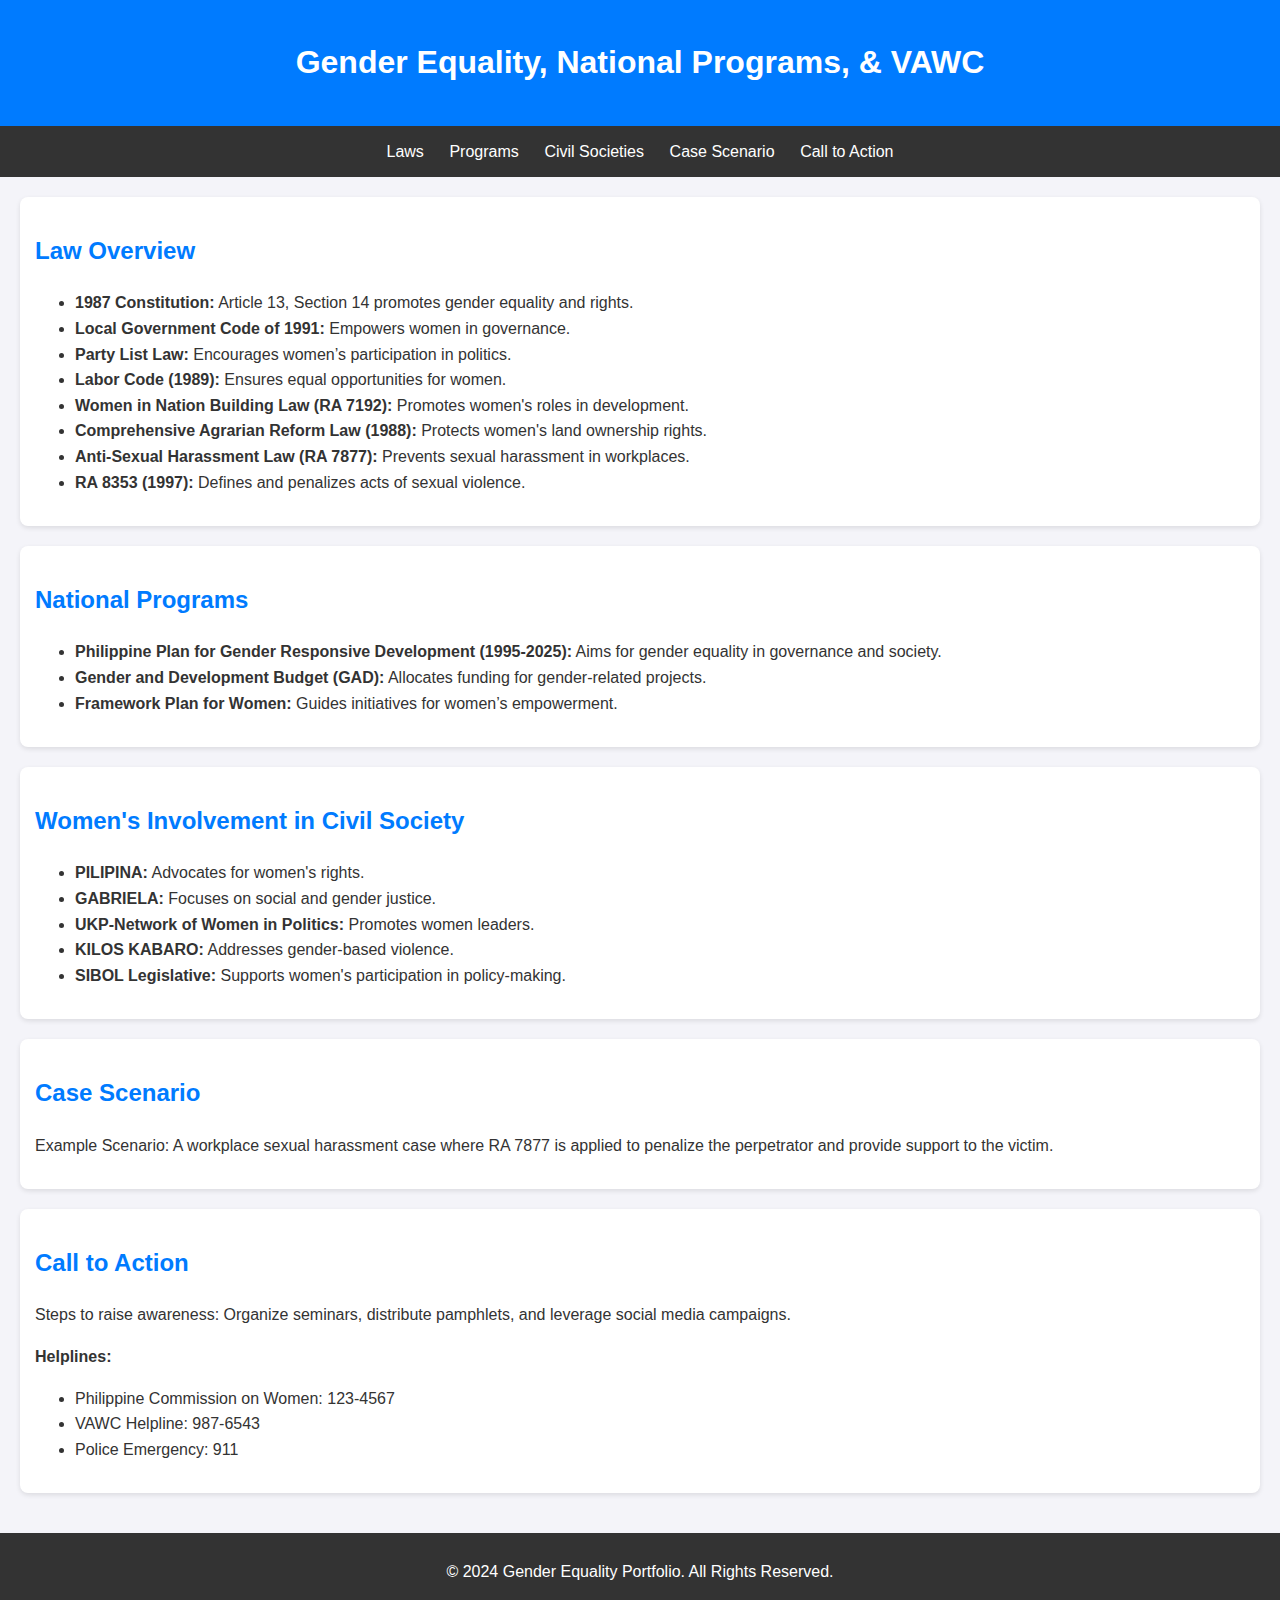
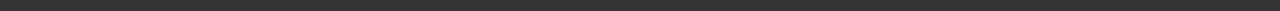
==== index.html @ be2653c0 "Add files via upload" ====
<!DOCTYPE html>
<html lang="en">
<head>
    <meta charset="UTF-8">
    <meta name="viewport" content="width=device-width, initial-scale=1.0">
    <title>Gender Equality & VAWC</title>
    <link rel="stylesheet" href="styles.css">
</head>
<body>
    <header>
        <h1>Gender Equality, National Programs, & VAWC</h1>
    </header>
    <nav>
        <ul>
            <li><a href="#laws">Laws</a></li>
            <li><a href="#programs">Programs</a></li>
            <li><a href="#civil-societies">Civil Societies</a></li>
            <li><a href="#case-scenario">Case Scenario</a></li>
            <li><a href="#call-to-action">Call to Action</a></li>
        </ul>
    </nav>
    <main>
        <section id="laws">
            <h2>Law Overview</h2>
            <ul>
                <li><strong>1987 Constitution:</strong> Article 13, Section 14 promotes gender equality and rights.</li>
                <li><strong>Local Government Code of 1991:</strong> Empowers women in governance.</li>
                <li><strong>Party List Law:</strong> Encourages women’s participation in politics.</li>
                <li><strong>Labor Code (1989):</strong> Ensures equal opportunities for women.</li>
                <li><strong>Women in Nation Building Law (RA 7192):</strong> Promotes women's roles in development.</li>
                <li><strong>Comprehensive Agrarian Reform Law (1988):</strong> Protects women's land ownership rights.</li>
                <li><strong>Anti-Sexual Harassment Law (RA 7877):</strong> Prevents sexual harassment in workplaces.</li>
                <li><strong>RA 8353 (1997):</strong> Defines and penalizes acts of sexual violence.</li>
            </ul>
        </section>

        <section id="programs">
            <h2>National Programs</h2>
            <ul>
                <li><strong>Philippine Plan for Gender Responsive Development (1995-2025):</strong> Aims for gender equality in governance and society.</li>
                <li><strong>Gender and Development Budget (GAD):</strong> Allocates funding for gender-related projects.</li>
                <li><strong>Framework Plan for Women:</strong> Guides initiatives for women’s empowerment.</li>
            </ul>
        </section>

        <section id="civil-societies">
            <h2>Women's Involvement in Civil Society</h2>
            <ul>
                <li><strong>PILIPINA:</strong> Advocates for women's rights.</li>
                <li><strong>GABRIELA:</strong> Focuses on social and gender justice.</li>
                <li><strong>UKP-Network of Women in Politics:</strong> Promotes women leaders.</li>
                <li><strong>KILOS KABARO:</strong> Addresses gender-based violence.</li>
                <li><strong>SIBOL Legislative:</strong> Supports women's participation in policy-making.</li>
            </ul>
        </section>

        <section id="case-scenario">
            <h2>Case Scenario</h2>
            <p>Example Scenario: A workplace sexual harassment case where RA 7877 is applied to penalize the perpetrator and provide support to the victim.</p>
        </section>

        <section id="call-to-action">
            <h2>Call to Action</h2>
            <p>Steps to raise awareness: Organize seminars, distribute pamphlets, and leverage social media campaigns.</p>
            <p><strong>Helplines:</strong></p>
            <ul>
                <li>Philippine Commission on Women: 123-4567</li>
                <li>VAWC Helpline: 987-6543</li>
                <li>Police Emergency: 911</li>
            </ul>
        </section>
    </main>
    <footer>
        <p>&copy; 2024 Gender Equality Portfolio. All Rights Reserved.</p>
    </footer>
</body>
</html>
---- styles.css ----
body {
    font-family: Arial, sans-serif;
    margin: 0;
    padding: 0;
    background-color: #f4f4f9;
    color: #333;
    line-height: 1.6;
}

header {
    background: #007BFF;
    color: white;
    text-align: center;
    padding: 1em 0;
}

nav ul {
    list-style: none;
    padding: 0;
    margin: 0;
    background: #333;
    overflow: hidden;
    display: flex;
    justify-content: center;
}

nav ul li {
    margin: 0;
}

nav ul li a {
    text-decoration: none;
    color: white;
    padding: 0.8em;
    display: block;
}

nav ul li a:hover {
    background: #575757;
}

main {
    padding: 20px;
}

main section {
    margin-bottom: 20px;
    background: white;
    padding: 15px;
    border-radius: 8px;
    box-shadow: 0 2px 5px rgba(0, 0, 0, 0.1);
}

main section h2 {
    color: #007BFF;
}

footer {
    text-align: center;
    padding: 10px;
    background: #333;
    color: white;
    position: relative;
}
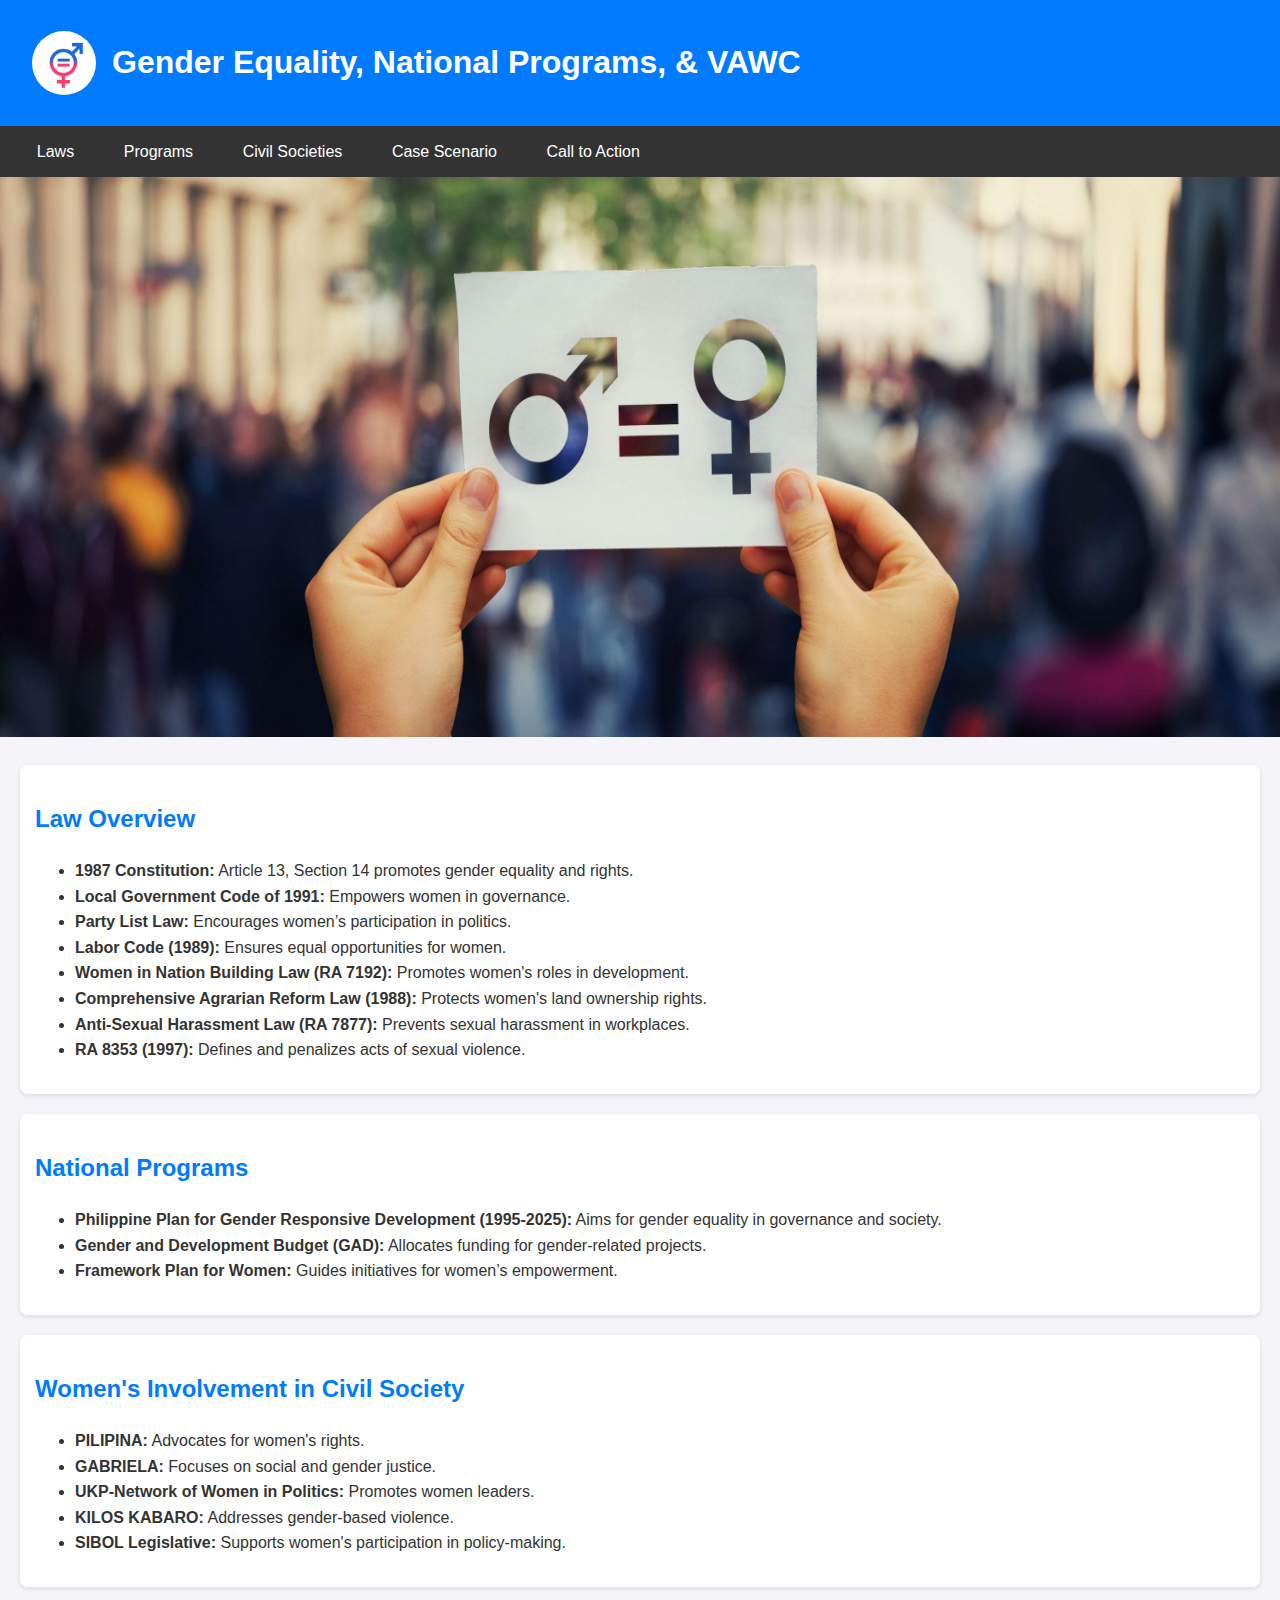
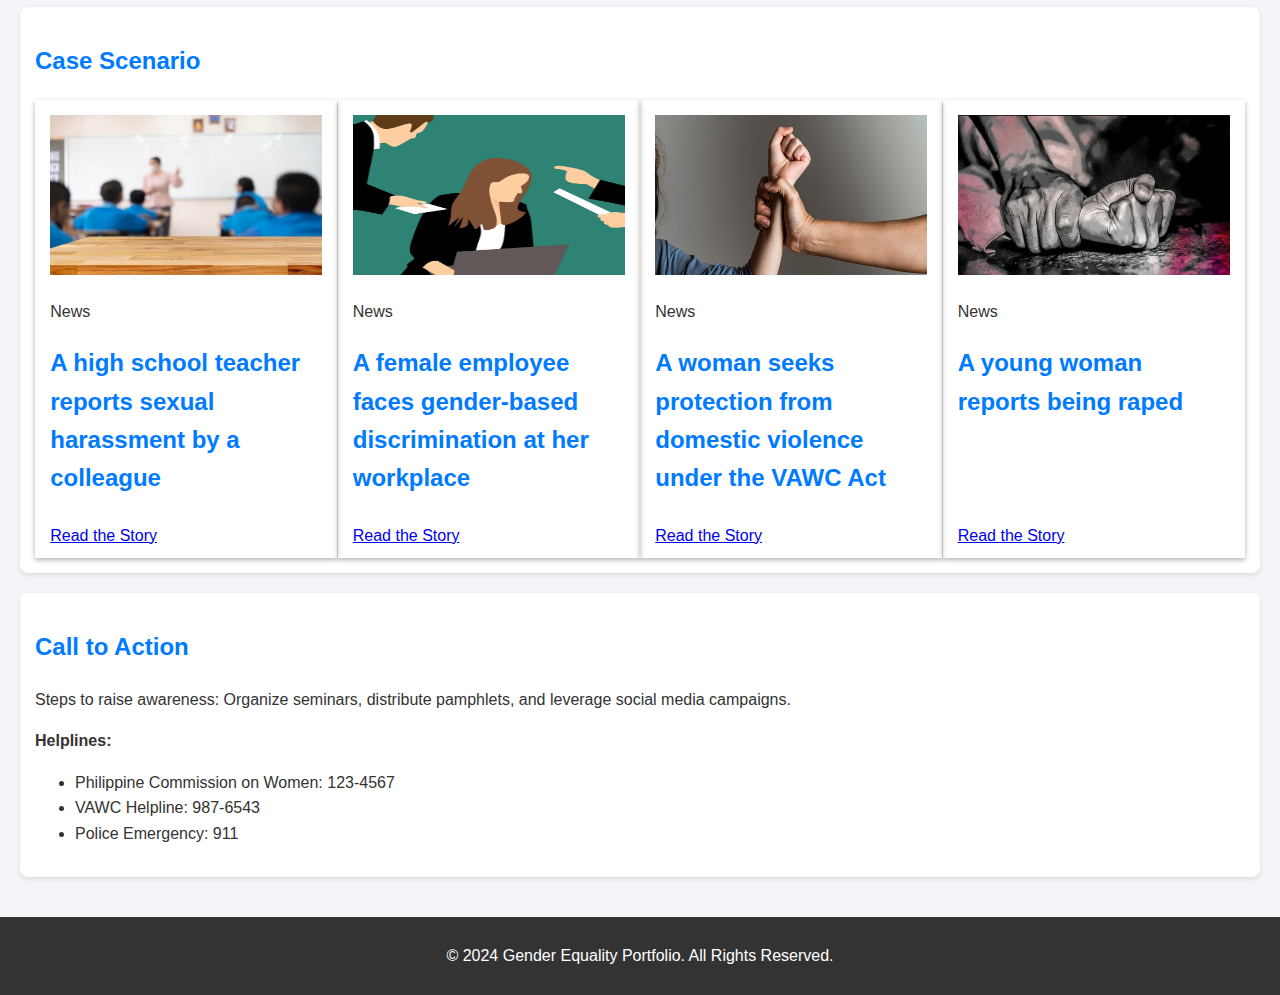
==== commit a0f55da4: "Add files via upload" ====
--- a/index.html
+++ b/index.html
@@ -4,11 +4,12 @@
     <meta charset="UTF-8">
     <meta name="viewport" content="width=device-width, initial-scale=1.0">
     <title>Gender Equality & VAWC</title>
-    <link rel="stylesheet" href="styles.css">
+    <link rel="stylesheet" href="assets/css/styles.css">
 </head>
 <body>
     <header>
-        <h1>Gender Equality, National Programs, & VAWC</h1>
+        <img class="headerLogo" src="assets/img/360_F_151051865_KNFqSWnLIKBwwTiEg2nc2DbIskFHGrDR.jpg" alt="">
+        <h1 style="margin-left: 1rem;">Gender Equality, National Programs, & VAWC</h1>
     </header>
     <nav>
         <ul>
@@ -19,6 +20,9 @@
             <li><a href="#call-to-action">Call to Action</a></li>
         </ul>
     </nav>
+
+    <img style="width: 100%; height: 35rem;" src="assets/img/2-1.jpg" alt="">
+
     <main>
         <section id="laws">
             <h2>Law Overview</h2>
@@ -56,7 +60,36 @@
 
         <section id="case-scenario">
             <h2>Case Scenario</h2>
-            <p>Example Scenario: A workplace sexual harassment case where RA 7877 is applied to penalize the perpetrator and provide support to the victim.</p>
+            <div class="case-scenarioCon">
+                <div class="newsContainer">
+                    <img src="assets/img/blurry-instructor-teaching-school-female-teacher-standing-classroom-teaches-students-who-are-studying-listening_43780-7454.avif" alt="">
+                    <p>News</p>
+                    <h2 onclick="window.location.href='assets/pages/caseScene.html'">A high school teacher reports sexual harassment by a colleague</h2>
+                    <br>
+                    <a href="assets/pages/caseScene.html">Read the Story</a>
+                </div>
+                <div class="newsContainer">
+                    <img src="assets/img/discrimination.webp" alt="">
+                    <p>News</p>
+                    <h2 onclick="window.location.href='assets/pages/caseScene2.html'">A female employee faces gender-based discrimination at her workplace</h2>
+                    <br>
+                    <a href="assets/pages/caseScene2.html">Read the Story</a>
+                </div>
+                <div class="newsContainer">
+                    <img src="assets/img/Attorneys-AZ_Stages-Spousal-Abuse_Featured.jpg" alt="">
+                    <p>News</p>
+                    <h2 onclick="window.location.href='assets/pages/caseScene3.html'">A woman seeks protection from domestic violence under the VAWC Act</h2>
+                    <br>
+                    <a href="assets/pages/caseScene3.html">Read the Story</a>
+                </div>
+                <div class="newsContainer">
+                    <img src="assets/img/rape-235202608-16x9.webp" alt="">
+                    <p>News</p>
+                    <h2 onclick="window.location.href='assets/pages/caseScene4.html'">A young woman reports being raped</h2>
+                    <br>
+                    <a href="assets/pages/caseScene4.html">Read the Story</a>
+                </div>
+            </div>
         </section>
 
         <section id="call-to-action">
--- a/assets/css/styles.css
+++ b/assets/css/styles.css
@@ -0,0 +1,102 @@
+body {
+    font-family: Arial, sans-serif;
+    margin: 0;
+    padding: 0;
+    background-color: #f4f4f9;
+    color: #333;
+    line-height: 1.6;
+}
+
+html {
+    scroll-behavior: smooth;
+}
+
+header {
+    background: #007BFF;
+    color: white;
+    padding: 1em 0;
+    display: flex;
+    align-items: center;
+}
+
+.headerLogo {
+    border-radius: 50%;
+    height: 4rem;
+    margin-left: 2rem;
+}
+
+nav ul {
+    list-style: none;
+    padding: 0;
+    margin: 0;
+    background: #333;
+    overflow: hidden;
+    display: flex;
+}
+
+nav ul li {
+    margin: 0;
+    margin-left: 1.5rem;
+}
+
+nav ul li a {
+    text-decoration: none;
+    color: white;
+    padding: 0.8em;
+    display: block;
+}
+
+nav ul li a:hover {
+    background: #575757;
+}
+
+main {
+    padding: 20px;
+}
+
+main section {
+    margin-bottom: 20px;
+    background: white;
+    padding: 15px;
+    border-radius: 8px;
+    box-shadow: 0 2px 5px rgba(0, 0, 0, 0.1);
+}
+
+main section h2 {
+    color: #007BFF;
+}
+
+.newsContainer {
+    width: 17rem;
+    padding: 15px;
+    box-shadow: 0 2px 5px rgba(0, 0, 0, 0.3);
+    position: relative;
+}
+
+.newsContainer img {
+    width: 17rem;
+    height: 10rem;
+}
+
+.newsContainer a {
+    position: absolute;
+    bottom: 10px;
+}
+
+.case-scenarioCon {
+    display: flex; 
+    justify-content: space-around;
+}
+
+.newsContainer h2:hover {
+    cursor: pointer;
+    text-decoration: underline;
+}
+
+footer {
+    text-align: center;
+    padding: 10px;
+    background: #333;
+    color: white;
+    position: relative;
+}
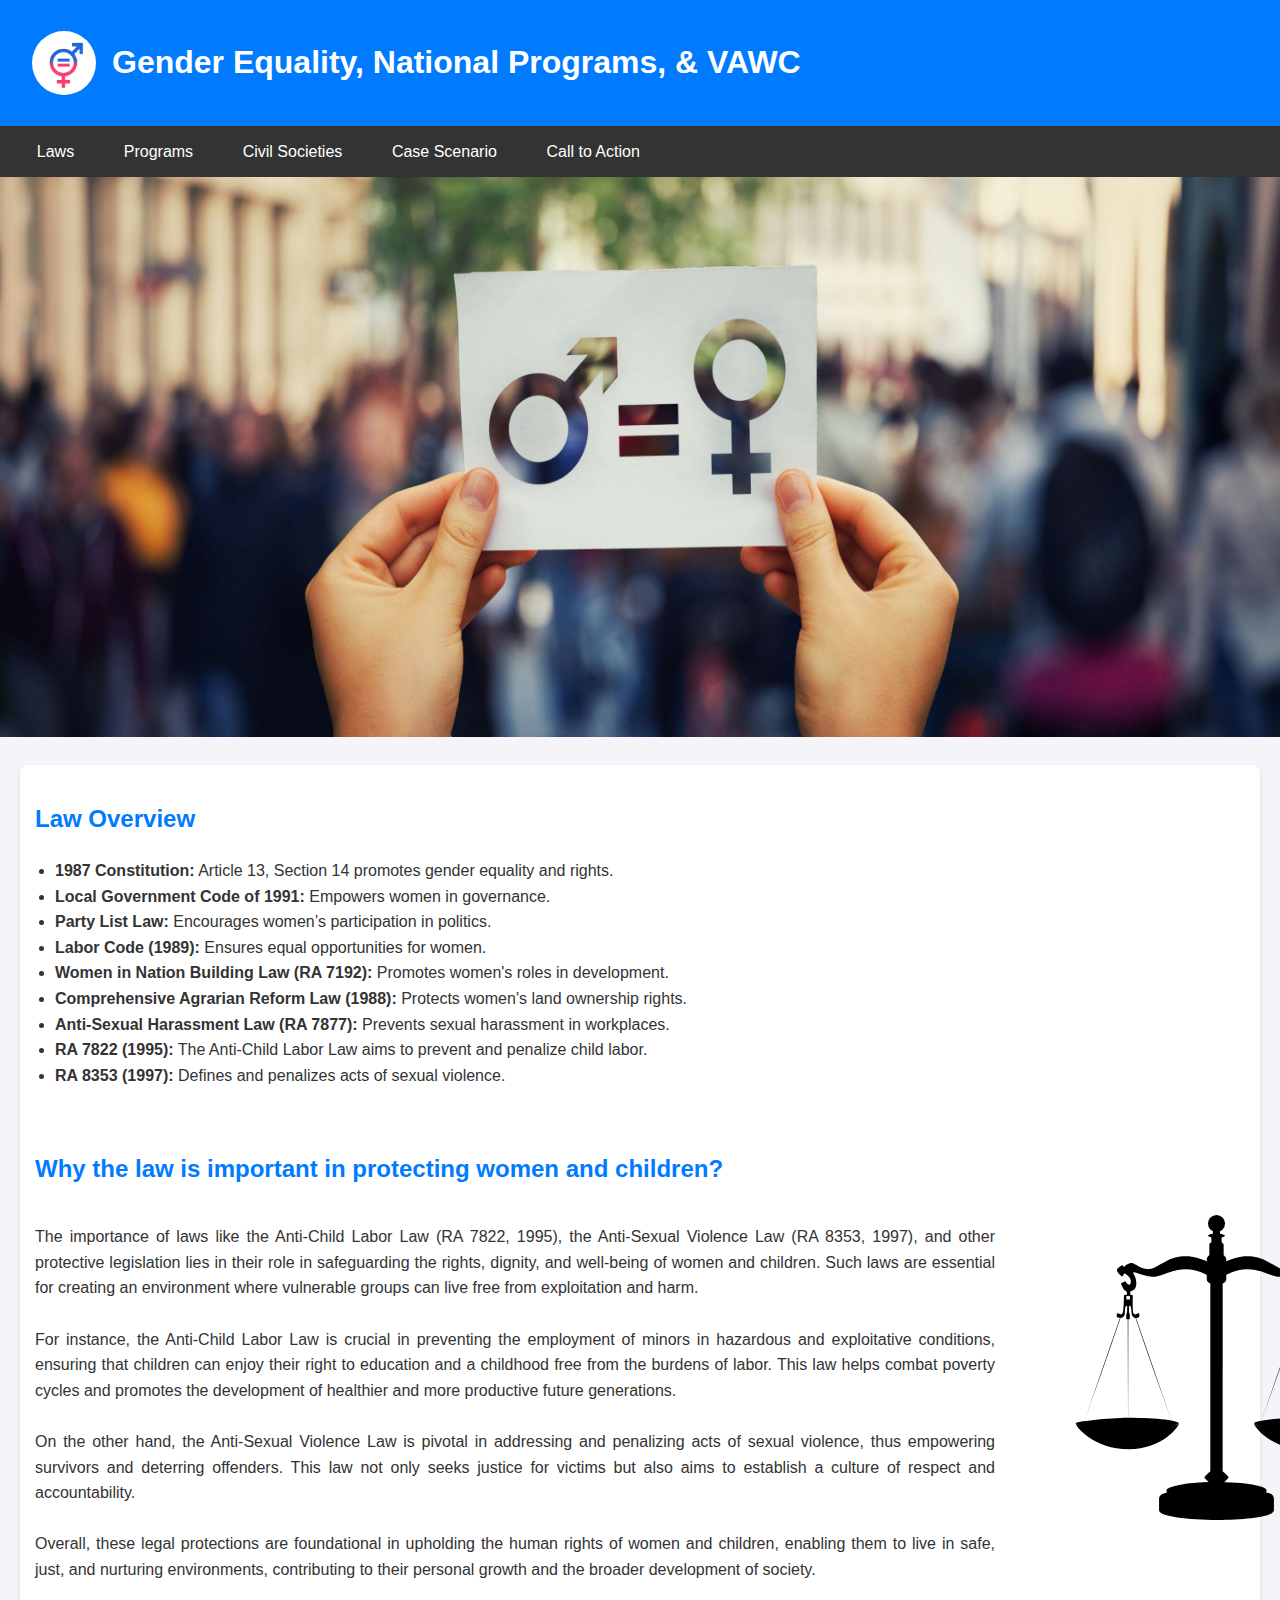
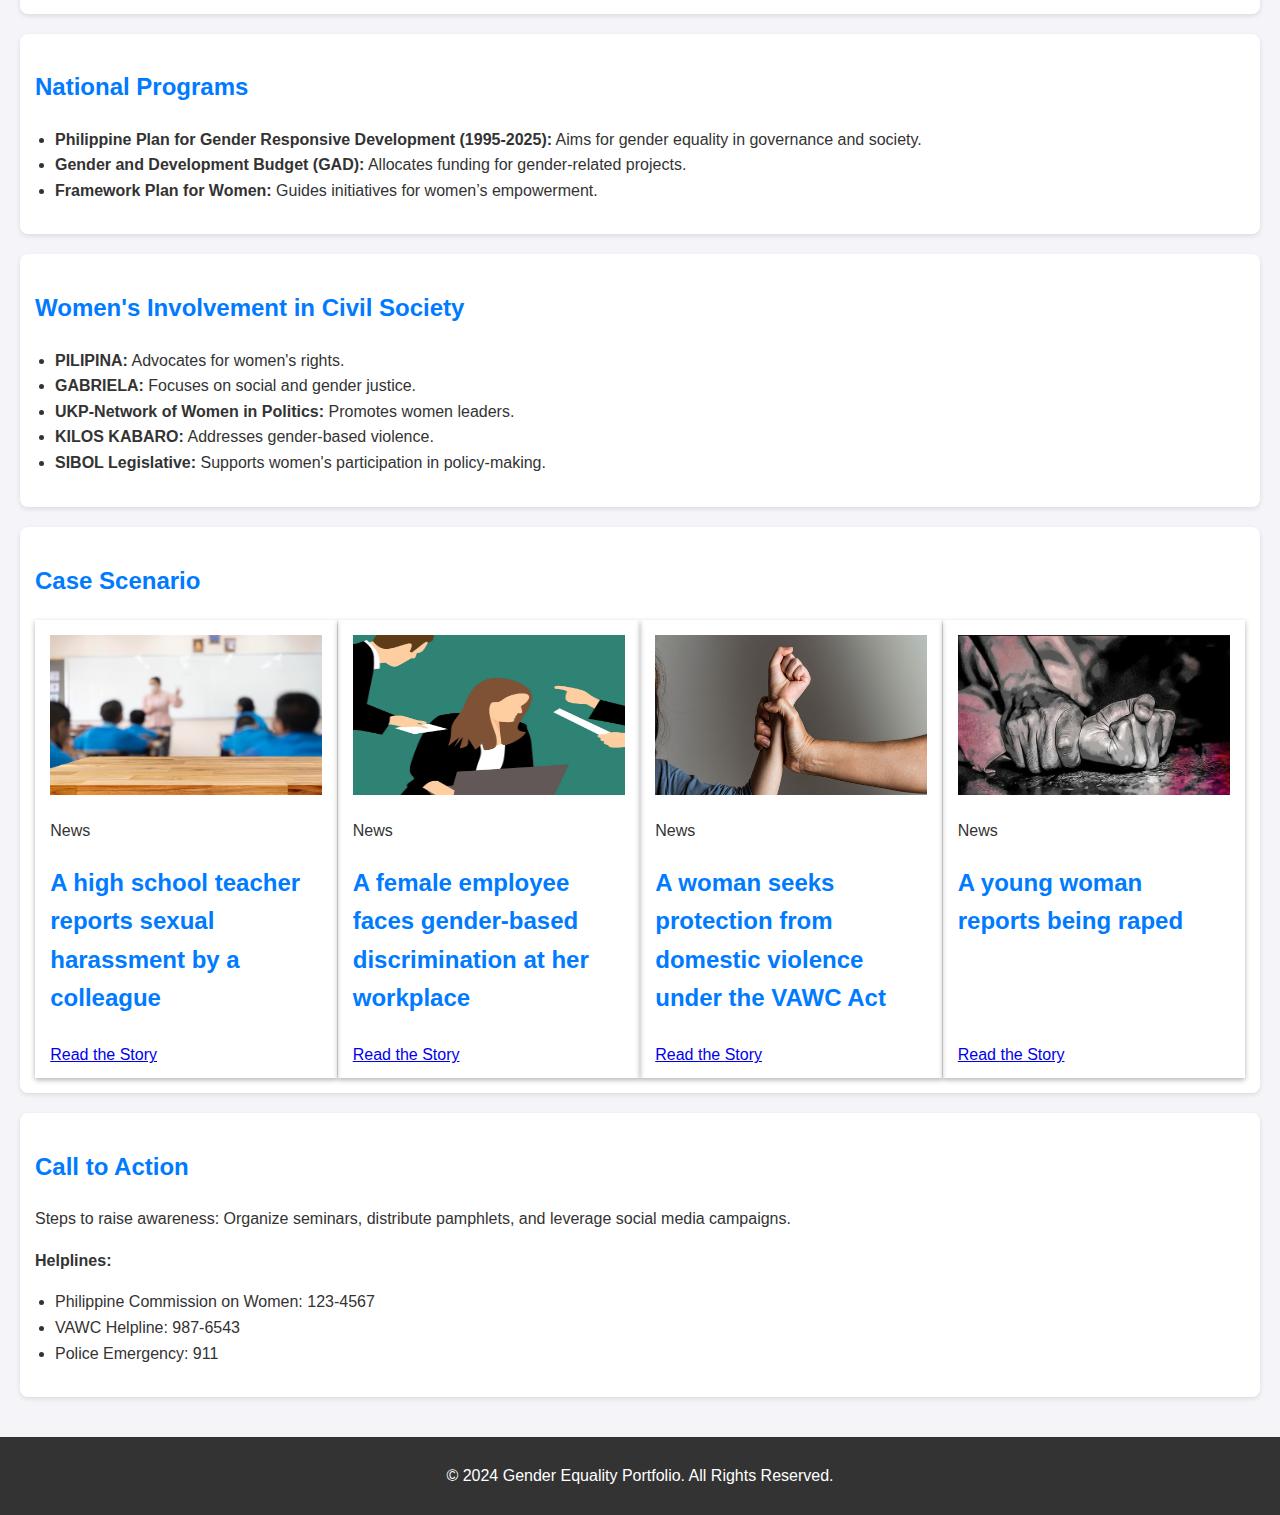
==== commit 682ea4a1: "almost done" ====
--- a/index.html
+++ b/index.html
@@ -1,110 +1,325 @@
 <!DOCTYPE html>
 <html lang="en">
-<head>
-    <meta charset="UTF-8">
-    <meta name="viewport" content="width=device-width, initial-scale=1.0">
-    <title>Gender Equality & VAWC</title>
-    <link rel="stylesheet" href="assets/css/styles.css">
-</head>
-<body>
-    <header>
-        <img class="headerLogo" src="assets/img/360_F_151051865_KNFqSWnLIKBwwTiEg2nc2DbIskFHGrDR.jpg" alt="">
-        <h1 style="margin-left: 1rem;">Gender Equality, National Programs, & VAWC</h1>
-    </header>
-    <nav>
-        <ul>
-            <li><a href="#laws">Laws</a></li>
-            <li><a href="#programs">Programs</a></li>
-            <li><a href="#civil-societies">Civil Societies</a></li>
-            <li><a href="#case-scenario">Case Scenario</a></li>
-            <li><a href="#call-to-action">Call to Action</a></li>
-        </ul>
-    </nav>
-
-    <img style="width: 100%; height: 35rem;" src="assets/img/2-1.jpg" alt="">
-
-    <main>
-        <section id="laws">
-            <h2>Law Overview</h2>
+    <head>
+        <meta charset="UTF-8">
+        <meta name="viewport" content="width=device-width, initial-scale=1.0">
+        <title>Gender Equality & VAWC</title>
+        <link rel="stylesheet" href="assets/css/styles.css">
+    </head>
+    <body>
+        <header>
+            <img class="headerLogo" src="assets/img/360_F_151051865_KNFqSWnLIKBwwTiEg2nc2DbIskFHGrDR.jpg" alt="">
+            <h1 style="margin-left: 1rem;">Gender Equality, National Programs, & VAWC</h1>
+        </header>
+        <nav>
             <ul>
-                <li><strong>1987 Constitution:</strong> Article 13, Section 14 promotes gender equality and rights.</li>
-                <li><strong>Local Government Code of 1991:</strong> Empowers women in governance.</li>
-                <li><strong>Party List Law:</strong> Encourages women’s participation in politics.</li>
-                <li><strong>Labor Code (1989):</strong> Ensures equal opportunities for women.</li>
-                <li><strong>Women in Nation Building Law (RA 7192):</strong> Promotes women's roles in development.</li>
-                <li><strong>Comprehensive Agrarian Reform Law (1988):</strong> Protects women's land ownership rights.</li>
-                <li><strong>Anti-Sexual Harassment Law (RA 7877):</strong> Prevents sexual harassment in workplaces.</li>
-                <li><strong>RA 8353 (1997):</strong> Defines and penalizes acts of sexual violence.</li>
+                <li><a href="#laws">Laws</a></li>
+                <li><a href="#programs">Programs</a></li>
+                <li><a href="#civil-societies">Civil Societies</a></li>
+                <li><a href="#case-scenario">Case Scenario</a></li>
+                <li><a href="#call-to-action">Call to Action</a></li>
             </ul>
-        </section>
-
-        <section id="programs">
-            <h2>National Programs</h2>
-            <ul>
-                <li><strong>Philippine Plan for Gender Responsive Development (1995-2025):</strong> Aims for gender equality in governance and society.</li>
-                <li><strong>Gender and Development Budget (GAD):</strong> Allocates funding for gender-related projects.</li>
-                <li><strong>Framework Plan for Women:</strong> Guides initiatives for women’s empowerment.</li>
-            </ul>
-        </section>
-
-        <section id="civil-societies">
-            <h2>Women's Involvement in Civil Society</h2>
-            <ul>
-                <li><strong>PILIPINA:</strong> Advocates for women's rights.</li>
-                <li><strong>GABRIELA:</strong> Focuses on social and gender justice.</li>
-                <li><strong>UKP-Network of Women in Politics:</strong> Promotes women leaders.</li>
-                <li><strong>KILOS KABARO:</strong> Addresses gender-based violence.</li>
-                <li><strong>SIBOL Legislative:</strong> Supports women's participation in policy-making.</li>
-            </ul>
-        </section>
-
-        <section id="case-scenario">
-            <h2>Case Scenario</h2>
-            <div class="case-scenarioCon">
-                <div class="newsContainer">
-                    <img src="assets/img/blurry-instructor-teaching-school-female-teacher-standing-classroom-teaches-students-who-are-studying-listening_43780-7454.avif" alt="">
-                    <p>News</p>
-                    <h2 onclick="window.location.href='assets/pages/caseScene.html'">A high school teacher reports sexual harassment by a colleague</h2>
-                    <br>
-                    <a href="assets/pages/caseScene.html">Read the Story</a>
-                </div>
-                <div class="newsContainer">
-                    <img src="assets/img/discrimination.webp" alt="">
-                    <p>News</p>
-                    <h2 onclick="window.location.href='assets/pages/caseScene2.html'">A female employee faces gender-based discrimination at her workplace</h2>
-                    <br>
-                    <a href="assets/pages/caseScene2.html">Read the Story</a>
-                </div>
-                <div class="newsContainer">
-                    <img src="assets/img/Attorneys-AZ_Stages-Spousal-Abuse_Featured.jpg" alt="">
-                    <p>News</p>
-                    <h2 onclick="window.location.href='assets/pages/caseScene3.html'">A woman seeks protection from domestic violence under the VAWC Act</h2>
-                    <br>
-                    <a href="assets/pages/caseScene3.html">Read the Story</a>
-                </div>
-                <div class="newsContainer">
-                    <img src="assets/img/rape-235202608-16x9.webp" alt="">
-                    <p>News</p>
-                    <h2 onclick="window.location.href='assets/pages/caseScene4.html'">A young woman reports being raped</h2>
-                    <br>
-                    <a href="assets/pages/caseScene4.html">Read the Story</a>
-                </div>
-            </div>
-        </section>
-
-        <section id="call-to-action">
-            <h2>Call to Action</h2>
-            <p>Steps to raise awareness: Organize seminars, distribute pamphlets, and leverage social media campaigns.</p>
-            <p><strong>Helplines:</strong></p>
-            <ul>
-                <li>Philippine Commission on Women: 123-4567</li>
-                <li>VAWC Helpline: 987-6543</li>
-                <li>Police Emergency: 911</li>
-            </ul>
-        </section>
-    </main>
-    <footer>
-        <p>&copy; 2024 Gender Equality Portfolio. All Rights Reserved.</p>
-    </footer>
-</body>
+        </nav>
+
+        <img style="width: 100%; height: 35rem;" src="assets/img/2-1.jpg" alt="">
+
+        <main>
+            <section id="laws">
+                <h2>Law Overview</h2>
+                <ul>
+                    <li id="showModalBtn" class="law-item"><strong>1987 Constitution:</strong> Article 13, Section 14 promotes gender equality and rights.</li>
+                    <li id="showModalBtn2" class="law-item"><strong>Local Government Code of 1991:</strong> Empowers women in governance.</li>
+                    <li id="showModalBtn3" class="law-item"><strong>Party List Law:</strong> Encourages women’s participation in politics.</li>
+                    <li id="showModalBtn4" class="law-item"><strong>Labor Code (1989):</strong> Ensures equal opportunities for women.</li>
+                    <li id="showModalBtn5" class="law-item"><strong>Women in Nation Building Law (RA 7192):</strong> Promotes women's roles in development.</li>
+                    <li id="showModalBtn6" class="law-item"><strong>Comprehensive Agrarian Reform Law (1988):</strong> Protects women's land ownership rights.</li>
+                    <li id="showModalBtn7" class="law-item"><strong>Anti-Sexual Harassment Law (RA 7877):</strong> Prevents sexual harassment in workplaces.</li>
+                    <li id="showModalBtn8" class="law-item"><strong>RA 7822 (1995):</strong> The Anti-Child Labor Law aims to prevent and penalize child labor.</li>
+                    <li id="showModalBtn9" class="law-item"><strong>RA 8353 (1997):</strong> Defines and penalizes acts of sexual violence.</li>
+                </ul>
+                <br>
+                <h2>Why the law is important in protecting women and children?</h2>
+                <div style="display: flex; gap: 4rem;">
+                    <div>
+                        <p>
+                            The importance of laws like the Anti-Child Labor Law (RA 7822, 1995), the Anti-Sexual Violence Law (RA 8353, 1997), and other protective legislation lies in their role in safeguarding the rights, dignity, and well-being of women and children. Such laws are essential for creating an environment where vulnerable groups can live free from exploitation and harm.
+                            <br><br>
+                            For instance, the Anti-Child Labor Law is crucial in preventing the employment of minors in hazardous and exploitative conditions, ensuring that children can enjoy their right to education and a childhood free from the burdens of labor. This law helps combat poverty cycles and promotes the development of healthier and more productive future generations.
+                            <br><br>
+                            On the other hand, the Anti-Sexual Violence Law is pivotal in addressing and penalizing acts of sexual violence, thus empowering survivors and deterring offenders. This law not only seeks justice for victims but also aims to establish a culture of respect and accountability.
+                            <br><br>
+                            Overall, these legal protections are foundational in upholding the human rights of women and children, enabling them to live in safe, just, and nurturing environments, contributing to their personal growth and the broader development of society.
+                        </p>
+                    </div>
+                    <img style="height: 20rem;" src="assets/img/Justice_scale_silhouette,_medium.svg" alt="">
+                </div>
+            </section>
+            <div id="modal8" class="modal">
+                <div class="modal-content">
+                    <span id="closeBtn8" class="close-btn">&times;</span>
+                    <h2>RA 7822 (1995): Anti-Child Labor Law</h2>
+                    <p>The Anti-Child Labor Law (RA 7822) is a piece of legislation aimed at eliminating child labor and ensuring the rights of children are protected. Below are the main aspects of this law:</p>
+            
+                    <h3>Objective:</h3>
+                    <p>The law's objective is to prevent child labor by imposing penalties on those who engage in or support the employment of minors in conditions that are hazardous or detrimental to their health and development.</p>
+            
+                    <h3>Key Provisions:</h3>
+                    <ul>
+                        <li><strong>Definition of Child Labor:</strong> The law defines child labor as work that is harmful to the health, safety, morals, and overall development of children.</li>
+                        <li><strong>Prohibition:</strong> Prohibits the employment of children under 15 years of age in any capacity, with certain exceptions for family work and light work not interfering with schooling.</li>
+                        <li><strong>Penalties:</strong> Penalties are imposed on employers who violate these provisions, including fines and imprisonment.</li>
+                    </ul>
+            
+                    <h3>Summary:</h3>
+                    <p>RA 7822 (1995) is essential for protecting children from exploitative labor practices, ensuring they can grow up in a safe and nurturing environment and receive proper education.</p>
+                </div>
+            </div>
+            <div id="modal9" class="modal">
+                <div class="modal-content">
+                    <span id="closeBtn9" class="close-btn">&times;</span>
+                    <h2>RA 8353 (1997): Anti-Sexual Violence Law</h2>
+                    <p>RA 8353 (1997), known as the Anti-Sexual Violence Law, aims to define and penalize various acts of sexual violence to protect victims and promote justice. Below are the details:</p>
+            
+                    <h3>Objective:</h3>
+                    <p>The main objective of RA 8353 is to provide a legal framework for the protection of victims of sexual violence and to ensure that perpetrators are held accountable for their actions.</p>
+            
+                    <h3>Key Provisions:</h3>
+                    <ul>
+                        <li><strong>Definition of Sexual Violence:</strong> The law specifies what constitutes sexual violence, including acts of rape, sexual assault, and other forms of sexual coercion.</li>
+                        <li><strong>Penalties:</strong> Specifies penalties for acts of sexual violence, including imprisonment and fines, with varying degrees based on the severity of the crime.</li>
+                        <li><strong>Victim Protection:</strong> Establishes measures for the protection of victims and support during the judicial process.</li>
+                    </ul>
+            
+                    <h3>Summary:</h3>
+                    <p>RA 8353 is vital for combating sexual violence, protecting the rights of victims, and ensuring that offenders face appropriate consequences for their actions.</p>
+                </div>
+            </div>
+            <div id="modal6" class="modal">
+                <div class="modal-content">
+                    <span id="closeBtn6" class="close-btn">&times;</span>
+                    <h2>Comprehensive Agrarian Reform Law (1988)</h2>
+                    <p>The Comprehensive Agrarian Reform Law (CARL) is designed to provide equitable land distribution and promote the rights of land ownership, with special consideration for women in rural areas. Here's a summary of its objectives and key provisions:</p>
+            
+                    <h3>Objective:</h3>
+                    <p>The CARL aims to ensure that land ownership is distributed fairly, enabling women, especially those in agricultural communities, to have secure property rights and opportunities for economic empowerment.</p>
+            
+                    <h3>Key Provisions:</h3>
+                    <ul>
+                        <li><strong>Land Redistribution:</strong> The law focuses on the equitable distribution of agricultural lands to farmers, including women, ensuring that they have rights to land ownership and use.</li>
+                        <li><strong>Support for Women Farmers:</strong> Ensures that women farmers have access to land reform programs, promoting gender equality in agricultural development.</li>
+                        <li><strong>Legal Protection:</strong> Provides legal frameworks for women to defend their rights to land and related resources.</li>
+                    </ul>
+            
+                    <h3>Summary:</h3>
+                    <p>The CARL is instrumental in protecting women's land ownership rights, contributing to gender equality in rural areas and empowering women economically by securing their access to productive resources.</p>
+                </div>
+            </div>
+            <div id="modal7" class="modal">
+                <div class="modal-content">
+                    <span id="closeBtn7" class="close-btn">&times;</span>
+                    <h2>Anti-Sexual Harassment Law (RA 7877)</h2>
+                    <p>The Anti-Sexual Harassment Law (RA 7877) seeks to prevent and penalize acts of sexual harassment, particularly in workplaces and educational institutions. Here's an overview of its key points:</p>
+            
+                    <h3>Objective:</h3>
+                    <p>The primary goal of RA 7877 is to create a safe environment in workplaces and educational settings by prohibiting any form of sexual harassment, thus protecting women's rights and dignity.</p>
+            
+                    <h3>Key Provisions:</h3>
+                    <ul>
+                        <li><strong>Definition of Sexual Harassment:</strong> The law clearly defines what constitutes sexual harassment, including unwanted sexual advances, comments, and other inappropriate behaviors.</li>
+                        <li><strong>Scope and Coverage:</strong> Applies to all employers, employees, and educational institutions, ensuring that protection extends to both public and private sectors.</li>
+                        <li><strong>Reporting and Investigation:</strong> Establishes mechanisms for victims to report harassment and mandates the investigation by the appropriate authorities.</li>
+                    </ul>
+            
+                    <h3>Penalties:</h3>
+                    <p>RA 7877 imposes penalties on offenders, which can include fines and imprisonment, depending on the severity of the offense.</p>
+            
+                    <h3>Summary:</h3>
+                    <p>The Anti-Sexual Harassment Law (RA 7877) is crucial for safeguarding women's rights in professional and educational spaces, fostering an environment free from harassment and promoting gender equality.</p>
+                </div>
+            </div>
+            <div id="modal5" class="modal">
+                <div class="modal-content">
+                    <span id="closeBtn5" class="close-btn">&times;</span>
+                    <h2>Women in Nation Building Law (RA 7192)</h2>
+                    <p>The Women in Nation Building Law (RA 7192) is a vital piece of legislation aimed at empowering women and promoting their active involvement in national development. Here’s an overview of its key objectives and provisions:</p>
+            
+                    <h3>Objective:</h3>
+                    <p>The primary objective of RA 7192 is to strengthen the role of women in nation-building by ensuring that they are actively involved in governance, policymaking, and socio-economic activities.</p>
+            
+                    <h3>Key Provisions:</h3>
+                    <ul>
+                        <li><strong>Women's Participation in Development Programs:</strong> Encourages the integration of women’s perspectives and active participation in various development projects and initiatives.</li>
+                        <li><strong>Representation in Government:</strong> Ensures women's representation in governmental and non-governmental organizations that influence policy and development plans.</li>
+                        <li><strong>Support for Women's Empowerment:</strong> Promotes programs that aim to empower women economically, socially, and politically.</li>
+                    </ul>
+            
+                    <h3>Summary:</h3>
+                    <p>RA 7192 plays a significant role in fostering gender equality by supporting the active participation of women in the development process. It underscores the importance of including women in decision-making and promoting their empowerment as a key to achieving sustainable development.</p>
+                </div>
+            </div>
+            <div id="modal" class="modal">
+                <div class="modal-content">
+                    <span id="closeBtn" class="close-btn">&times;</span>
+                    <h2>The 1987 Philippine Constitution</h2>
+                    <p>Specifically, Article 13, Section 14, plays a significant role in promoting gender equality and the rights of women. Here’s a breakdown of its objective, key provisions, and the implications for enforcement:</p>
+            
+                    <h3>Objective:</h3>
+                    <p>The objective of Article 13, Section 14 is to establish the foundation for gender equality in the country. It aims to ensure that women are given equal opportunities and are not discriminated against in any aspect of society, including political, economic, and social spheres.</p>
+            
+                    <h3>Key Provisions:</h3>
+                    <ul>
+                        <li><strong>Promotion of Women's Rights:</strong> The provision emphasizes that the State should ensure that women are treated equally in all matters related to law and society.</li>
+                        <li><strong>Participation in Governance:</strong> It encourages the active participation of women in all levels of governance and decision-making.</li>
+                        <li><strong>Elimination of Discrimination:</strong> It supports measures that aim to eliminate discrimination based on gender, ensuring that policies and practices uphold equal rights.</li>
+                        <li><strong>Social Justice and Equal Opportunity:</strong> The provision aims to foster a society where gender does not impede individuals from reaching their full potential or accessing resources and opportunities.</li>
+                    </ul>
+            
+                    <h3>Penalties:</h3>
+                    <p>Article 13, Section 14 itself does not outline specific penalties. Instead, it serves as a foundational guideline that influences legislation aimed at promoting gender equality and protecting women’s rights. The penalties for violations of gender-based discrimination or inequality are outlined in specific laws that derive their basis from this constitutional mandate, such as:</p>
+            
+                    <ul>
+                        <li><strong>Anti-Sexual Harassment Act (RA 7877):</strong> Imposes penalties for acts of sexual harassment in the workplace and educational settings.</li>
+                        <li><strong>Violence Against Women and their Children Act (RA 9262):</strong> Specifies penalties for acts of violence and abuse against women and children.</li>
+                        <li><strong>Women in Nation Building Act (RA 7192):</strong> Encourages women's active involvement in national development and includes provisions to ensure compliance and protection.</li>
+                    </ul>
+            
+                    <h3>Summary:</h3>
+                    <p>While Article 13, Section 14 of the 1987 Constitution establishes the importance of gender equality, the enforcement mechanisms and penalties are found in subsequent laws and policies that operationalize this constitutional principle.</p>
+                </div>
+            </div>
+            <div id="modal2" class="modal">
+                <div class="modal-content">
+                    <span id="closeBtn2" class="close-btn">&times;</span>
+                    <h2>Local Government Code of 1991</h2>
+                    <p>The Local Government Code of 1991 is a significant piece of legislation that empowers local government units and promotes the active participation of women in governance. Here’s a detailed breakdown:</p>
+            
+                    <h3>Objective:</h3>
+                    <p>The objective of the Local Government Code of 1991 is to promote local autonomy and empower local government units (LGUs) to manage their affairs. It ensures the inclusion of women in decision-making processes and strengthens their representation in governance.</p>
+            
+                    <h3>Key Provisions:</h3>
+                    <ul>
+                        <li><strong>Women’s Participation in Local Governance:</strong> The code mandates that women be given the opportunity to hold positions of power and influence within local government units.</li>
+                        <li><strong>Support for Equal Representation:</strong> It supports gender balance by encouraging equal representation in the formulation and implementation of policies at the local level.</li>
+                        <li><strong>Promoting Inclusivity:</strong> The code calls for the active inclusion of marginalized and vulnerable groups, including women, in governance.</li>
+                    </ul>
+            
+                    <h3>Penalties:</h3>
+                    <p>The Local Government Code itself does not specify penalties for gender inequality. However, it provides a framework that guides LGUs to comply with the principles of inclusivity and equal representation. Violations may be addressed through related laws and administrative actions based on non-compliance with the code's provisions.</p>
+            
+                    <h3>Summary:</h3>
+                    <p>While the Local Government Code of 1991 does not outline direct penalties, it plays a crucial role in establishing a system where women’s active participation in governance is both encouraged and protected, forming the foundation for gender-inclusive policy-making at the local level.</p>
+                </div>
+            </div>
+            <div id="modal3" class="modal">
+                <div class="modal-content">
+                    <span id="closeBtn3" class="close-btn">&times;</span>
+                    <h2>Party List Law</h2>
+                    <p>The Party List Law is an important piece of legislation that encourages women’s active participation in the political sphere. Here's a breakdown of its objectives and provisions:</p>
+            
+                    <h3>Objective:</h3>
+                    <p>To create opportunities for women to be represented in legislative bodies, empowering them to contribute to the development of policies that promote gender equality.</p>
+            
+                    <h3>Key Provisions:</h3>
+                    <ul>
+                        <li><strong>Representation:</strong> Ensures that women are included in party list nominations and have a chance to hold office.</li>
+                        <li><strong>Equal Opportunity:</strong> Supports the equitable representation of marginalized groups, including women.</li>
+                        <li><strong>Political Inclusivity:</strong> Promotes the participation of diverse groups, helping build a more inclusive government.</li>
+                    </ul>
+            
+                    <h3>Summary:</h3>
+                    <p>The Party List Law is designed to enhance women's involvement in governance by giving them opportunities to be part of the legislative process, thus contributing to gender-balanced policy-making.</p>
+                </div>
+            </div>
+            <div id="modal4" class="modal">
+                <div class="modal-content">
+                    <span id="closeBtn4" class="close-btn">&times;</span>
+                    <h2>Labor Code (1989)</h2>
+                    <p>The Labor Code of 1989 is a significant piece of legislation that ensures equal opportunities for women in the workplace. Here’s an overview of its key objectives and provisions:</p>
+            
+                    <h3>Objective:</h3>
+                    <p>The primary objective of the Labor Code is to establish standards that promote equality in employment practices, ensuring that women have equal access to job opportunities and are treated fairly in the workplace.</p>
+            
+                    <h3>Key Provisions:</h3>
+                    <ul>
+                        <li><strong>Non-Discrimination:</strong> Prohibits discrimination based on gender, ensuring that women are not excluded from any position or opportunity solely due to their gender.</li>
+                        <li><strong>Equal Pay:</strong> Ensures that men and women receive equal pay for performing the same work or work of equal value.</li>
+                        <li><strong>Pregnancy Leave and Protection:</strong> Provides rights for pregnant employees, including maternity leave and job security during and after pregnancy.</li>
+                    </ul>
+            
+                    <h3>Summary:</h3>
+                    <p>The Labor Code (1989) aims to create a workplace environment where women can work without facing discrimination, ensuring they have equal opportunities and rights in their careers.</p>
+                </div>
+            </div>
+            
+
+            <section id="programs">
+                <h2>National Programs</h2>
+                <ul>
+                    <li><strong>Philippine Plan for Gender Responsive Development (1995-2025):</strong> Aims for gender equality in governance and society.</li>
+                    <li><strong>Gender and Development Budget (GAD):</strong> Allocates funding for gender-related projects.</li>
+                    <li><strong>Framework Plan for Women:</strong> Guides initiatives for women’s empowerment.</li>
+                </ul>
+            </section>
+
+            <section id="civil-societies">
+                <h2>Women's Involvement in Civil Society</h2>
+                <ul>
+                    <li><strong>PILIPINA:</strong> Advocates for women's rights.</li>
+                    <li><strong>GABRIELA:</strong> Focuses on social and gender justice.</li>
+                    <li><strong>UKP-Network of Women in Politics:</strong> Promotes women leaders.</li>
+                    <li><strong>KILOS KABARO:</strong> Addresses gender-based violence.</li>
+                    <li><strong>SIBOL Legislative:</strong> Supports women's participation in policy-making.</li>
+                </ul>
+            </section>
+
+            <section id="case-scenario">
+                <h2>Case Scenario</h2>
+                <div class="case-scenarioCon">
+                    <div class="newsContainer">
+                        <img src="assets/img/blurry-instructor-teaching-school-female-teacher-standing-classroom-teaches-students-who-are-studying-listening_43780-7454.avif" alt="">
+                        <p>News</p>
+                        <h2 onclick="window.location.href='assets/pages/caseScene.html'">A high school teacher reports sexual harassment by a colleague</h2>
+                        <br>
+                        <a href="assets/pages/caseScene.html">Read the Story</a>
+                    </div>
+                    <div class="newsContainer">
+                        <img src="assets/img/discrimination.webp" alt="">
+                        <p>News</p>
+                        <h2 onclick="window.location.href='assets/pages/caseScene2.html'">A female employee faces gender-based discrimination at her workplace</h2>
+                        <br>
+                        <a href="assets/pages/caseScene2.html">Read the Story</a>
+                    </div>
+                    <div class="newsContainer">
+                        <img src="assets/img/Attorneys-AZ_Stages-Spousal-Abuse_Featured.jpg" alt="">
+                        <p>News</p>
+                        <h2 onclick="window.location.href='assets/pages/caseScene3.html'">A woman seeks protection from domestic violence under the VAWC Act</h2>
+                        <br>
+                        <a href="assets/pages/caseScene3.html">Read the Story</a>
+                    </div>
+                    <div class="newsContainer">
+                        <img src="assets/img/rape-235202608-16x9.webp" alt="">
+                        <p>News</p>
+                        <h2 onclick="window.location.href='assets/pages/caseScene4.html'">A young woman reports being raped</h2>
+                        <br>
+                        <a href="assets/pages/caseScene4.html">Read the Story</a>
+                    </div>
+                </div>
+            </section>
+
+            <section id="call-to-action">
+                <h2>Call to Action</h2>
+                <p>Steps to raise awareness: Organize seminars, distribute pamphlets, and leverage social media campaigns.</p>
+                <p><strong>Helplines:</strong></p>
+                <ul>
+                    <li>Philippine Commission on Women: 123-4567</li>
+                    <li>VAWC Helpline: 987-6543</li>
+                    <li>Police Emergency: 911</li>
+                </ul>
+            </section>
+        </main>
+        <footer>
+            <p>&copy; 2024 Gender Equality Portfolio. All Rights Reserved.</p>
+        </footer>
+    </body>
+    <script src="assets/js/script.js"></script>
 </html>
--- a/assets/css/styles.css
+++ b/assets/css/styles.css
@@ -100,3 +100,52 @@
     color: white;
     position: relative;
 }
+
+/* Modal Styling */
+.modal {
+    display: none;
+    position: fixed;
+    top: 0;
+    left: 0;
+    width: 100%;
+    height: 100%;
+    background-color: rgba(0, 0, 0, 0.5);
+    overflow: auto;
+}
+
+.modal-content {
+    background-color: white;
+    margin: 10% auto;
+    padding: 20px;
+    border-radius: 8px;
+    width: 60%;
+    position: relative;
+    box-shadow: 0 5px 15px rgba(0, 0, 0, 0.3);
+}
+
+.close-btn {
+    position: absolute;
+    top: 10px;
+    right: 10px;
+    font-size: 24px;
+    cursor: pointer;
+}
+
+h2, h3 {
+    color: #007BFF;
+}
+
+ul {
+    list-style-type: disc;
+    padding-left: 20px;
+}
+
+.law-item:hover {
+    cursor: pointer;
+    color: blue;
+}
+
+#laws p {
+    width: 60rem;
+    text-align: justify;
+}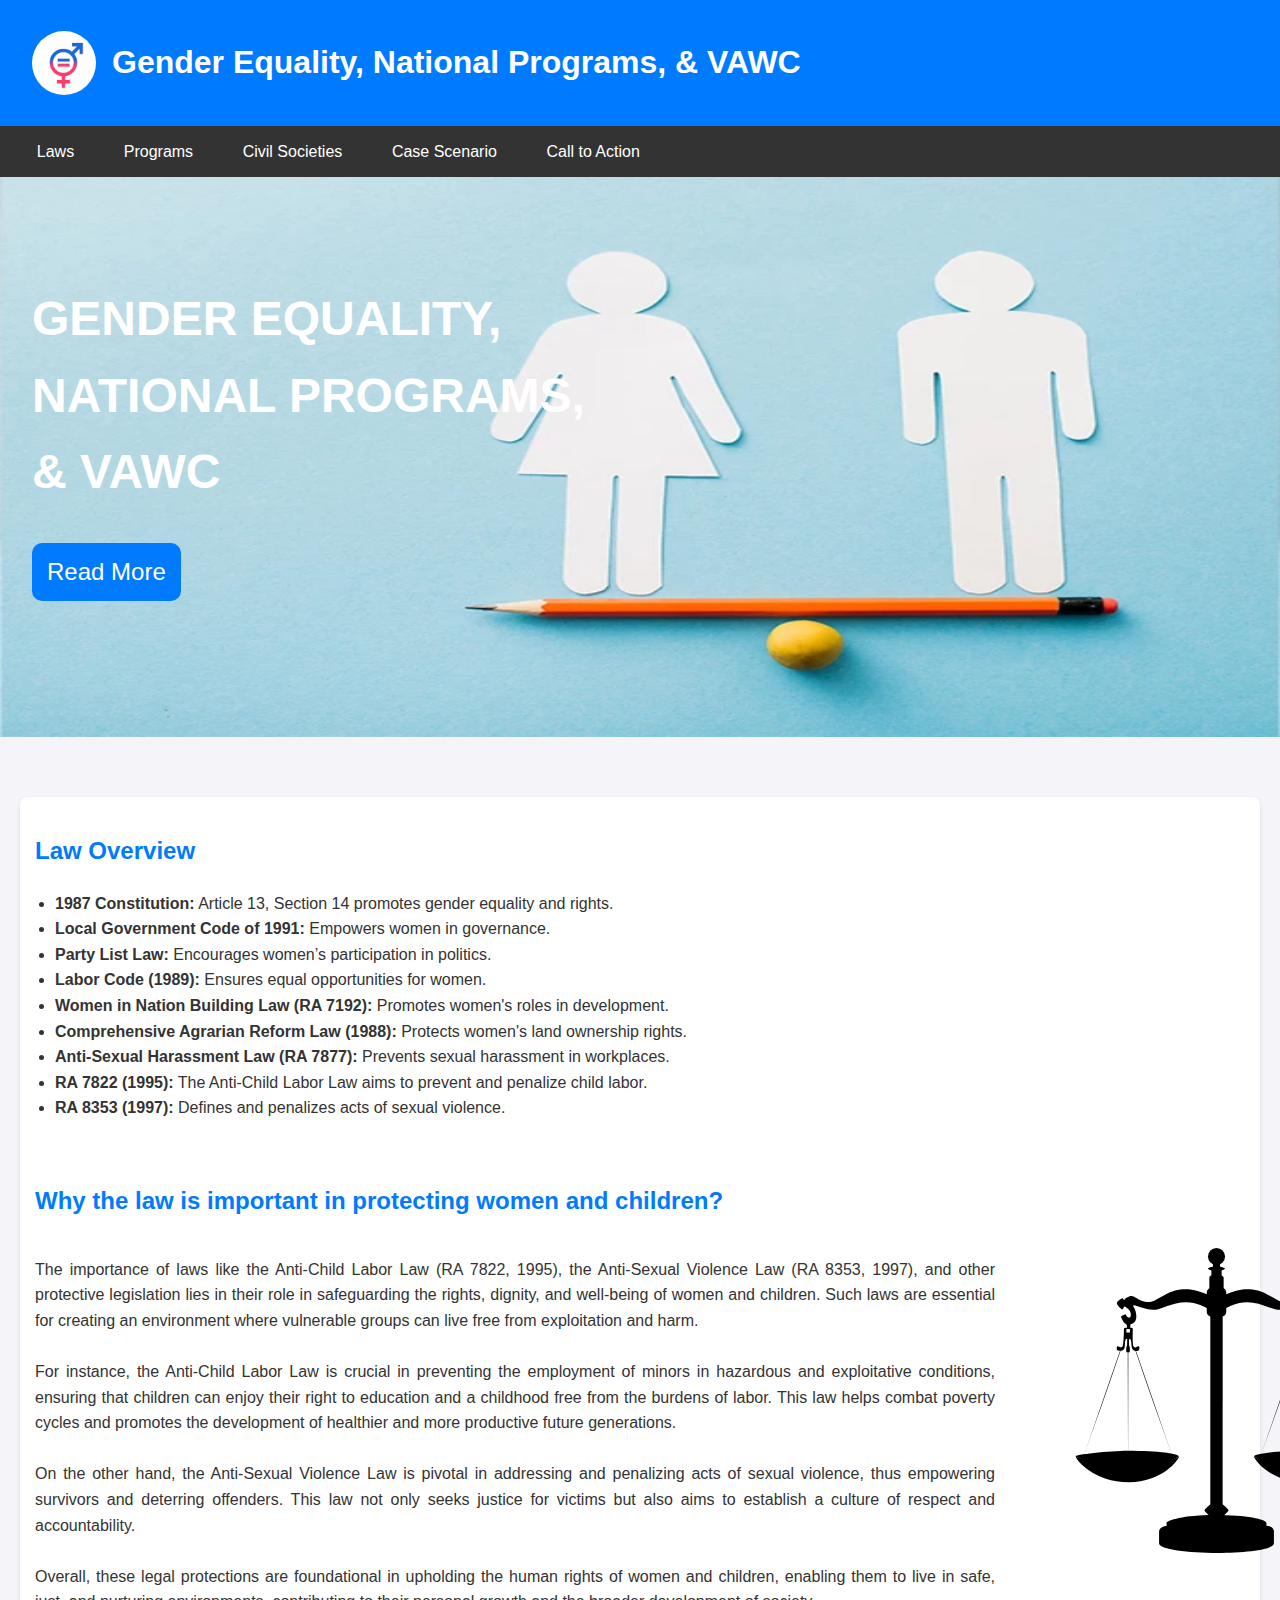
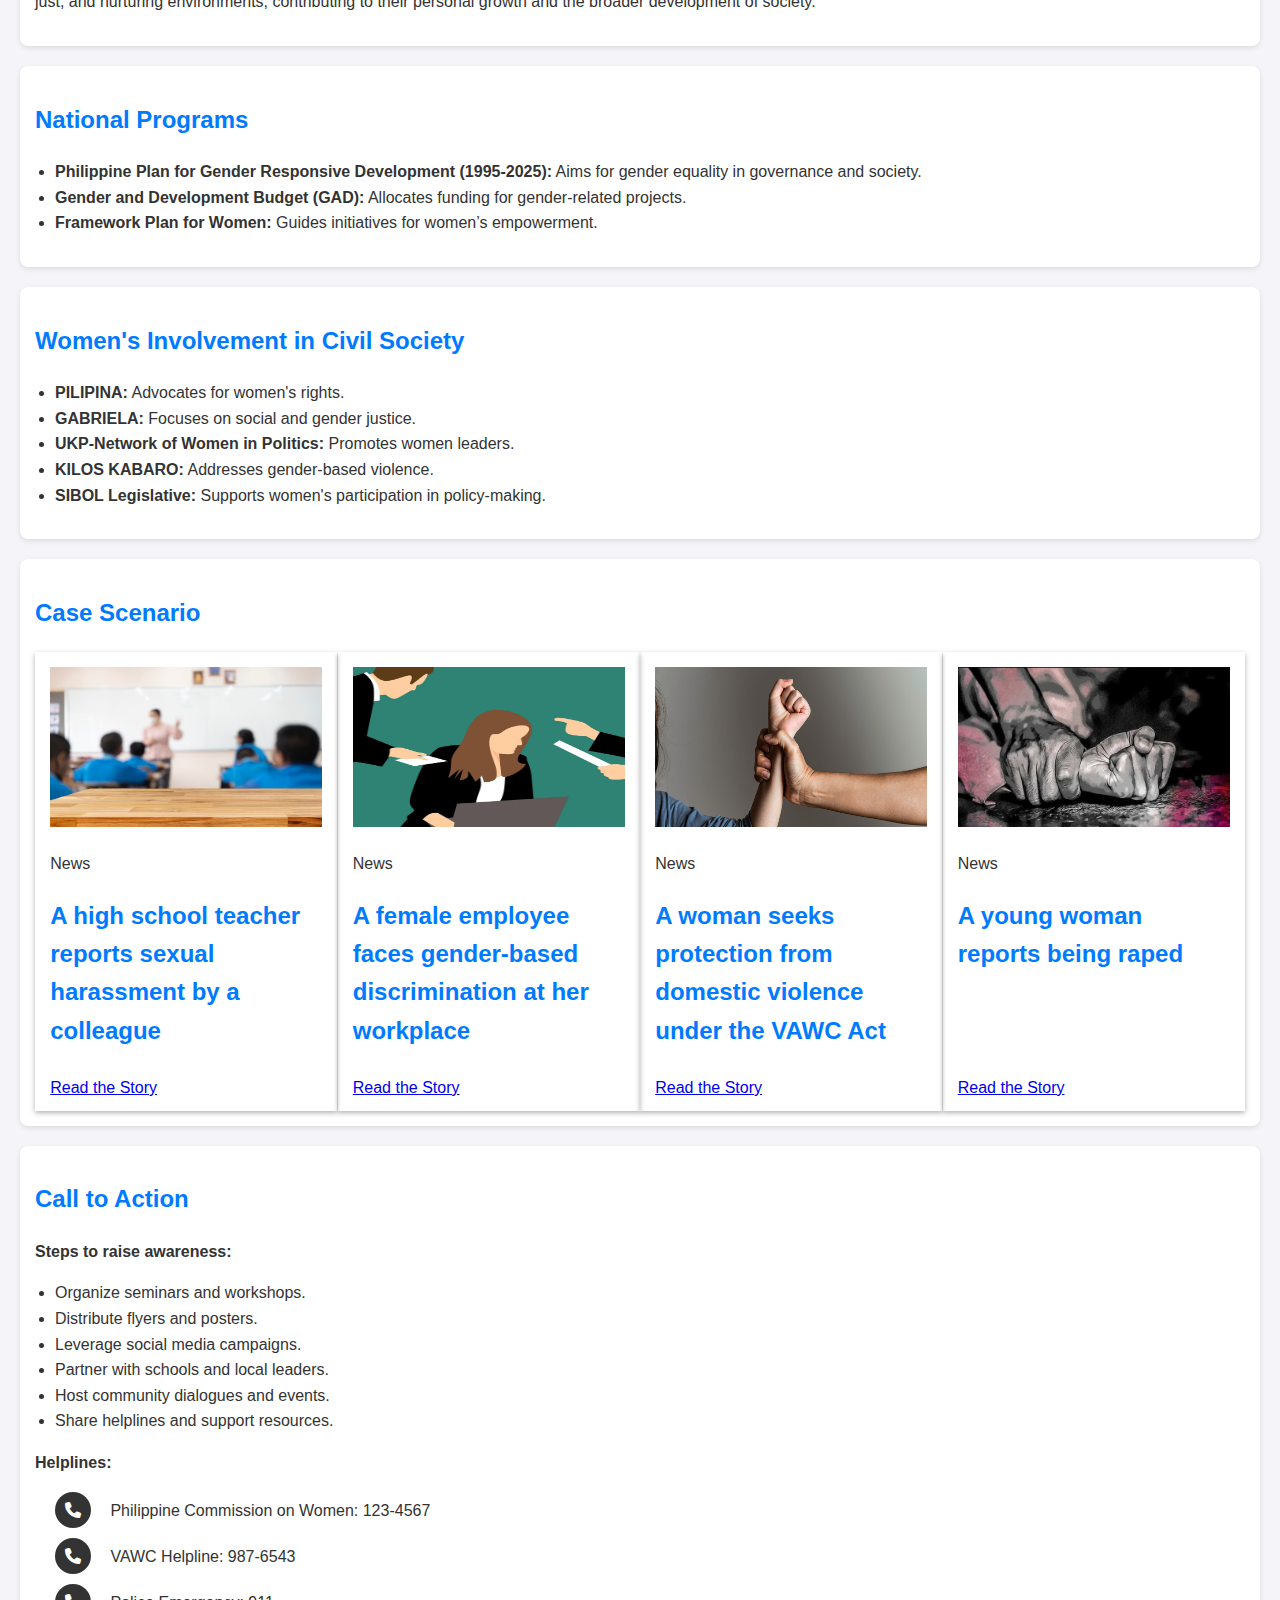
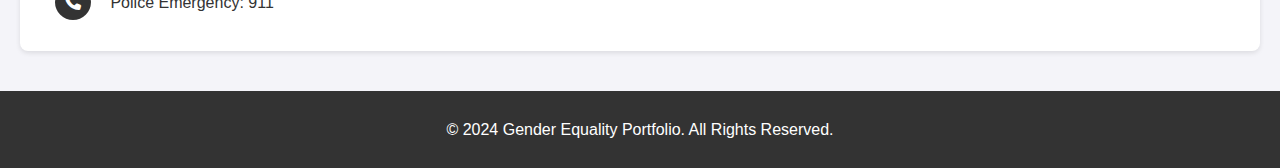
==== commit 116bbf08: "Add files via upload" ====
--- a/index.html
+++ b/index.html
@@ -5,12 +5,14 @@
         <meta name="viewport" content="width=device-width, initial-scale=1.0">
         <title>Gender Equality & VAWC</title>
         <link rel="stylesheet" href="assets/css/styles.css">
+        <link href="https://cdnjs.cloudflare.com/ajax/libs/font-awesome/6.5.0/css/all.min.css" rel="stylesheet">
     </head>
     <body>
         <header>
             <img class="headerLogo" src="assets/img/360_F_151051865_KNFqSWnLIKBwwTiEg2nc2DbIskFHGrDR.jpg" alt="">
             <h1 style="margin-left: 1rem;">Gender Equality, National Programs, & VAWC</h1>
         </header>
+        <button id="topButton">🡅</button>
         <nav>
             <ul>
                 <li><a href="#laws">Laws</a></li>
@@ -20,10 +22,12 @@
                 <li><a href="#call-to-action">Call to Action</a></li>
             </ul>
         </nav>
-
-        <img style="width: 100%; height: 35rem;" src="assets/img/2-1.jpg" alt="">
-
-        <main>
+        <div class="container123">
+            <img class="coverimg" src="assets/img/what-is-gender-equality-690x460.webp" alt="">
+            <h1 class="coverh1">GENDER EQUALITY, <br>NATIONAL PROGRAMS, <br>& VAWC</h1>
+            <button onclick="window.location.href='#laws'">Read More</button>
+        </div>
+        <main style="margin-top: 11rem;">
             <section id="laws">
                 <h2>Law Overview</h2>
                 <ul>
@@ -308,12 +312,20 @@
 
             <section id="call-to-action">
                 <h2>Call to Action</h2>
-                <p>Steps to raise awareness: Organize seminars, distribute pamphlets, and leverage social media campaigns.</p>
+                <p><strong>Steps to raise awareness:</strong></p>
+                <ul>
+                    <li>Organize seminars and workshops.</li>
+                    <li>Distribute flyers and posters.</li>
+                    <li>Leverage social media campaigns.</li>
+                    <li>Partner with schools and local leaders.</li>
+                    <li>Host community dialogues and events.</li>
+                    <li>Share helplines and support resources.</li>
+                </ul>
                 <p><strong>Helplines:</strong></p>
-                <ul>
-                    <li>Philippine Commission on Women: 123-4567</li>
-                    <li>VAWC Helpline: 987-6543</li>
-                    <li>Police Emergency: 911</li>
+                <ul class="ulcall">
+                    <li><i class="fas fa-phone"></i> Philippine Commission on Women: 123-4567</li>
+                    <li><i class="fas fa-phone"></i> VAWC Helpline: 987-6543</li>
+                    <li><i class="fas fa-phone"></i> Police Emergency: 911</li>
                 </ul>
             </section>
         </main>
--- a/assets/css/styles.css
+++ b/assets/css/styles.css
@@ -148,4 +148,80 @@
 #laws p {
     width: 60rem;
     text-align: justify;
-}+}
+
+.coverh1 {
+    margin-left: 2rem;
+    font-size: 3rem;
+    color: white;
+    margin-top: -29rem;
+}
+
+.coverimg {
+    width: 100%;
+    height: 35rem;
+    z-index: -9999;
+}
+
+button {
+    font-size: 1.5rem;
+    border: none;
+    border-radius: 10px;
+    padding: 15px;
+    cursor: pointer;
+    color: white;
+    background: #007BFF;
+}
+
+button:hover {
+    background-color: #0056b3;
+}
+
+.container123 button {
+    margin-left: 2rem;
+}
+
+.fas {
+    background-color: #333;
+    color: white;
+    padding: 10px;
+    border-radius: 50%;
+    margin-right: 15px;
+}
+
+.ulcall {
+    list-style-type: none;
+    display: flex;
+    flex-direction: column;
+    gap: 10px;
+}
+
+#topButton {
+    display: none; /* Hidden by default */
+    position: fixed;
+    bottom: 20px;
+    right: 20px;
+    z-index: 100; /* Ensure it appears above other content */
+    background-color: #007bff; /* Blue background */
+    color: white;
+    border: none;
+    padding: 10px 15px;
+    font-size: 16px;
+    border-radius: 5px;
+    cursor: pointer;
+    box-shadow: 0 4px 6px rgba(0, 0, 0, 0.1);
+    transition: opacity 0.3s ease;
+}
+
+#topButton:hover {
+    background-color: #0056b3; /* Darker blue on hover */
+}
+
+::-webkit-scrollbar {
+    width: 10px;
+}
+
+::-webkit-scrollbar-thumb {
+    border-radius: 8px;
+    background-color:#007BFF;
+}   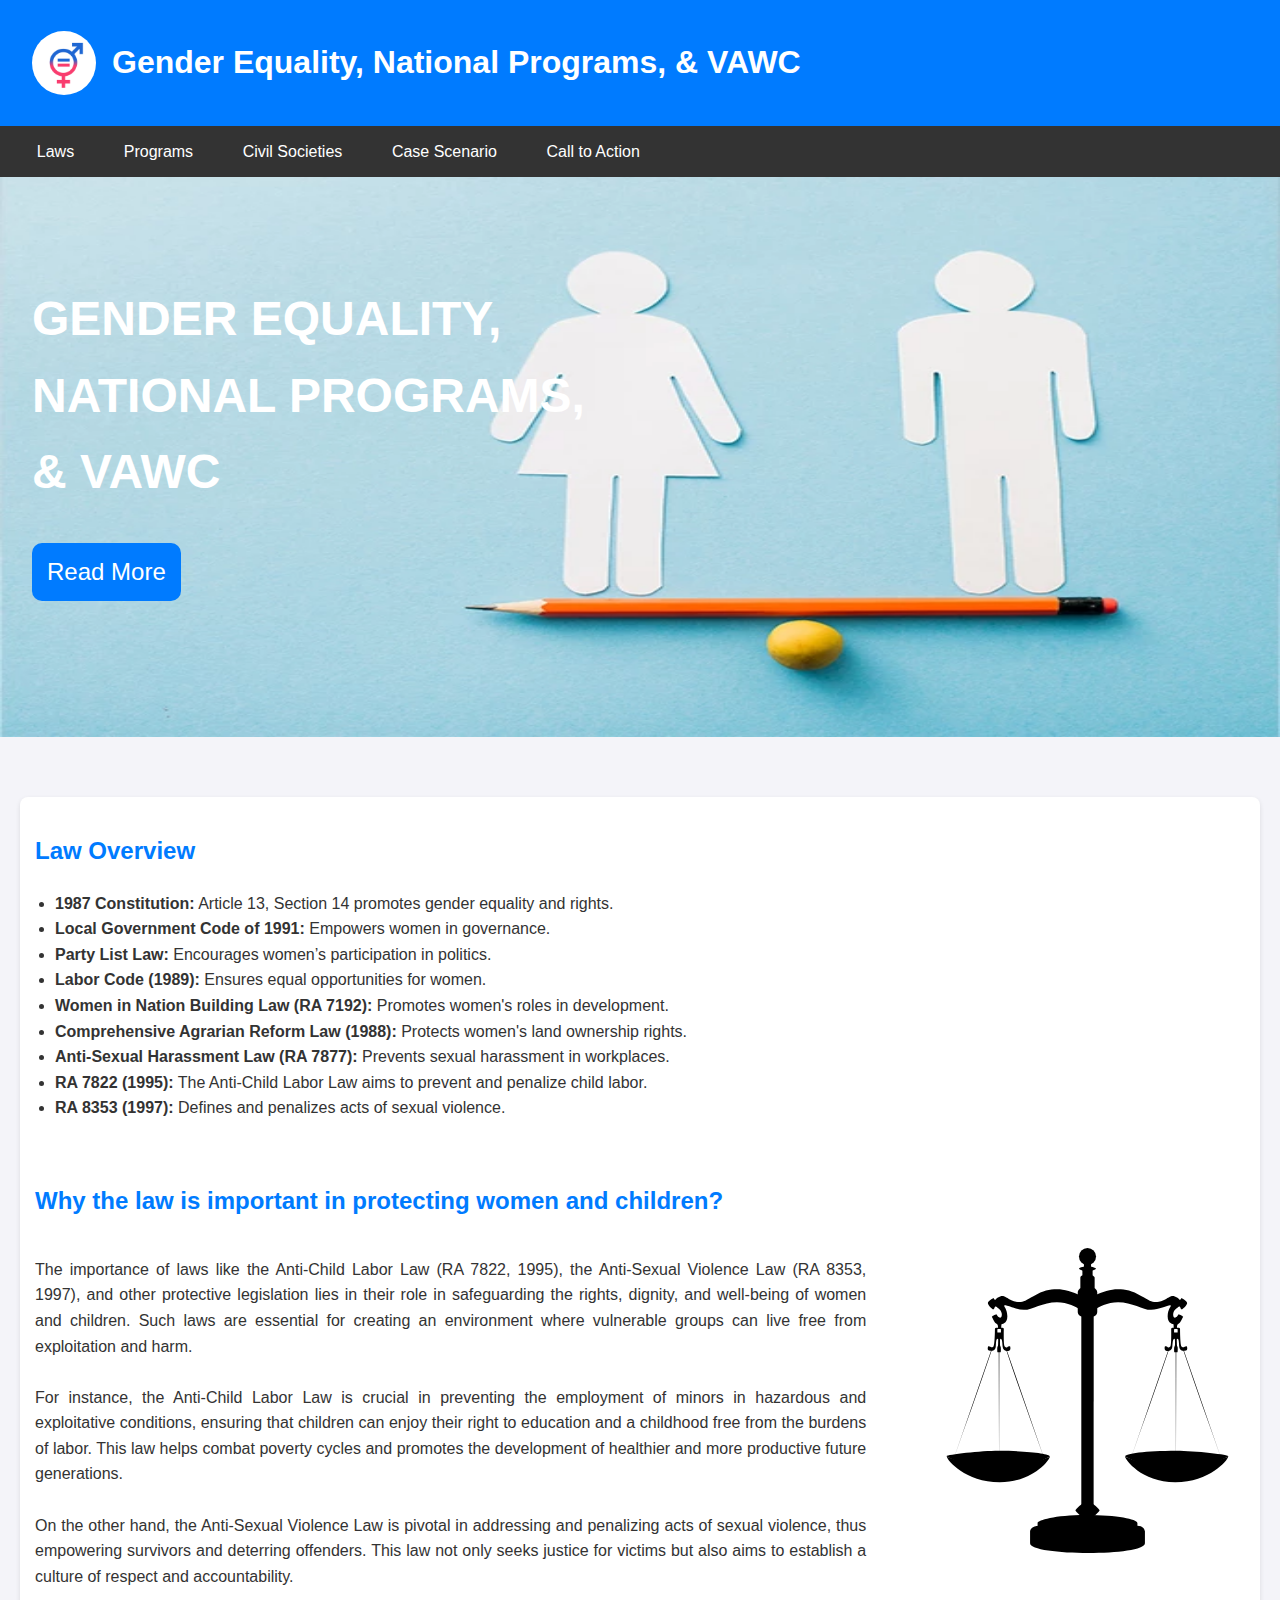
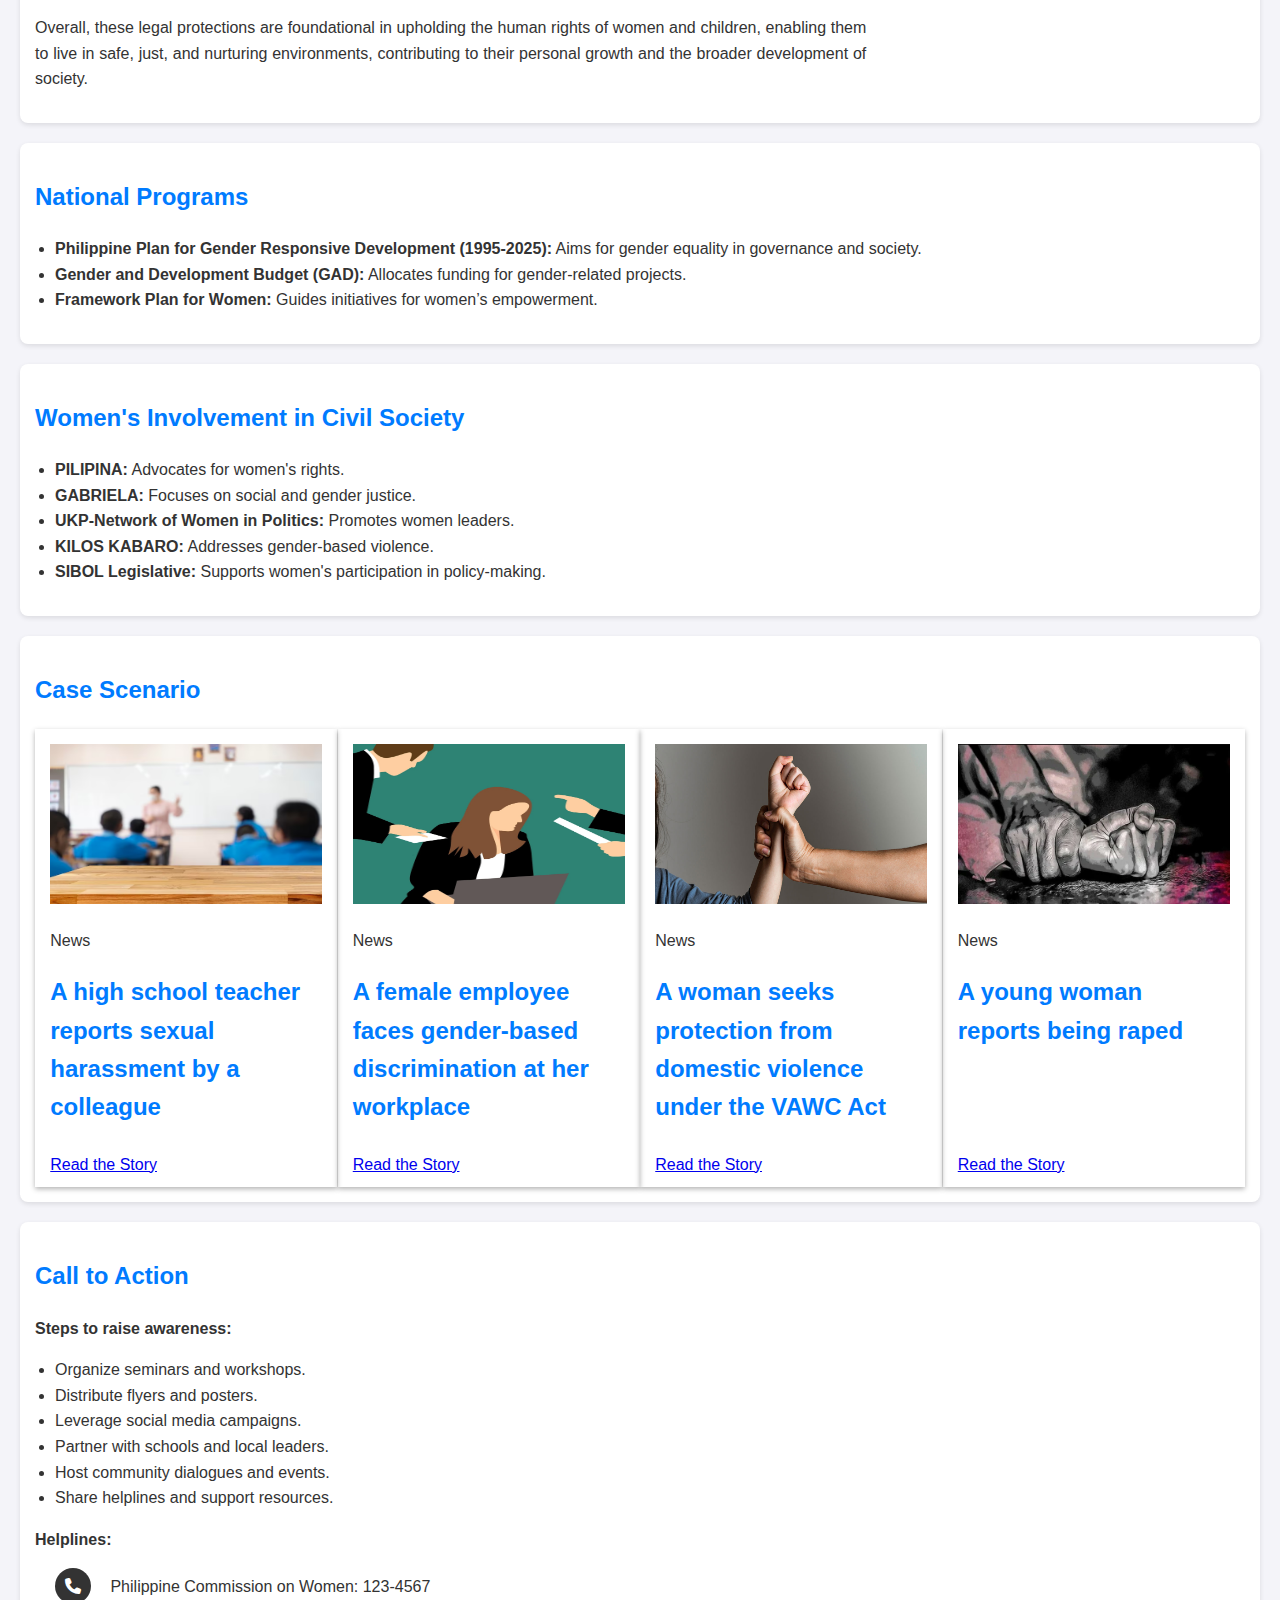
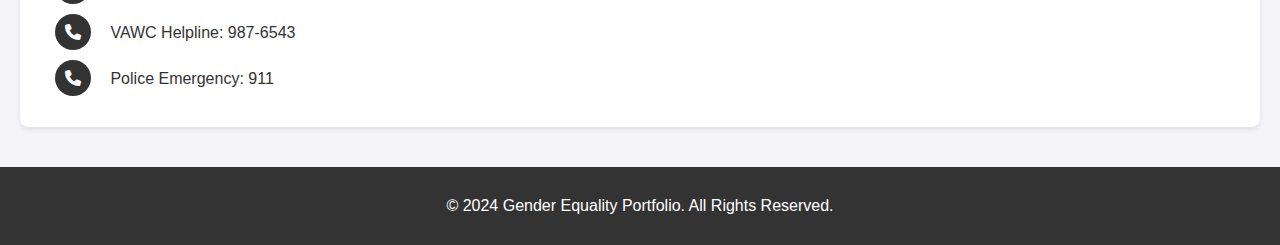
==== commit 059cfe7c: "Add files via upload" ====
--- a/index.html
+++ b/index.html
@@ -6,6 +6,7 @@
         <title>Gender Equality & VAWC</title>
         <link rel="stylesheet" href="assets/css/styles.css">
         <link href="https://cdnjs.cloudflare.com/ajax/libs/font-awesome/6.5.0/css/all.min.css" rel="stylesheet">
+        <link rel="stylesheet" href="assets/css/responsive.css">
     </head>
     <body>
         <header>
@@ -43,9 +44,9 @@
                 </ul>
                 <br>
                 <h2>Why the law is important in protecting women and children?</h2>
-                <div style="display: flex; gap: 4rem;">
+                <div class="asdv" style="display: flex; gap: 4rem;">
                     <div>
-                        <p>
+                        <p class="sfvdfg">
                             The importance of laws like the Anti-Child Labor Law (RA 7822, 1995), the Anti-Sexual Violence Law (RA 8353, 1997), and other protective legislation lies in their role in safeguarding the rights, dignity, and well-being of women and children. Such laws are essential for creating an environment where vulnerable groups can live free from exploitation and harm.
                             <br><br>
                             For instance, the Anti-Child Labor Law is crucial in preventing the employment of minors in hazardous and exploitative conditions, ensuring that children can enjoy their right to education and a childhood free from the burdens of labor. This law helps combat poverty cycles and promotes the development of healthier and more productive future generations.
--- a/assets/css/styles.css
+++ b/assets/css/styles.css
@@ -32,6 +32,7 @@
     background: #333;
     overflow: hidden;
     display: flex;
+    align-items: center;
 }
 
 nav ul li {
@@ -146,7 +147,6 @@
 }
 
 #laws p {
-    width: 60rem;
     text-align: justify;
 }
 
@@ -224,4 +224,4 @@
 ::-webkit-scrollbar-thumb {
     border-radius: 8px;
     background-color:#007BFF;
-}   +}   
--- a/assets/css/responsive.css
+++ b/assets/css/responsive.css
@@ -0,0 +1,25 @@
+@media screen and (max-width:767px) {
+    .asdv {
+        display: flex;
+        flex-direction: column;
+    }
+    .newsContainer {
+        width: 13rem;
+    }
+    .newsContainer img {
+        width: 13rem;
+    }
+    .case-scenarioCon {
+        display: flex;
+        flex-wrap: wrap; /* Allows wrapping to the next line */
+        justify-content: center; /* Centers the content */
+        gap: 16px; /* Adds space between the elements */
+    }
+    
+    .case-scenarioCon div {
+        flex: 1 1 calc(50% - 16px); /* Each div takes up 50% of the container width minus the gap */
+        box-sizing: border-box; /* Ensures padding and borders don't affect width */
+        border: 1px solid #ccc; /* Optional: Adds a border for visibility */
+    }
+    
+}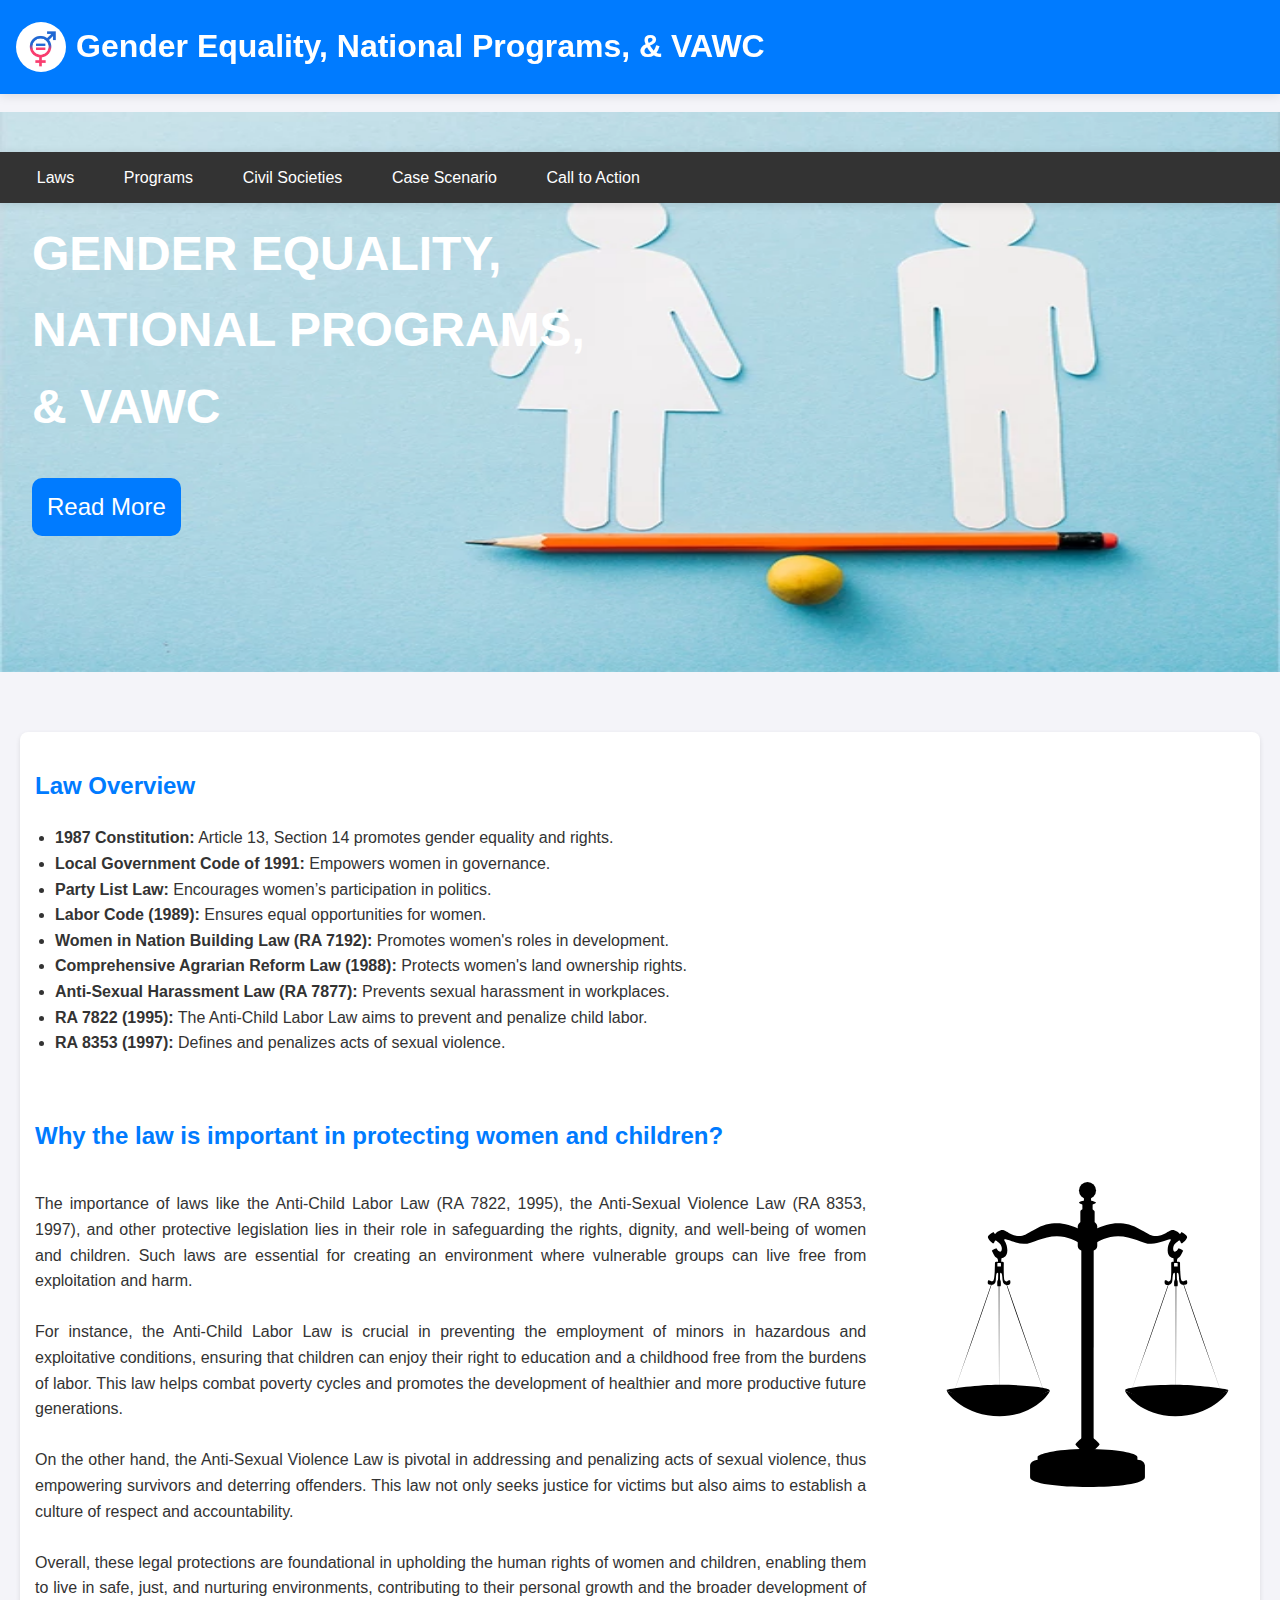
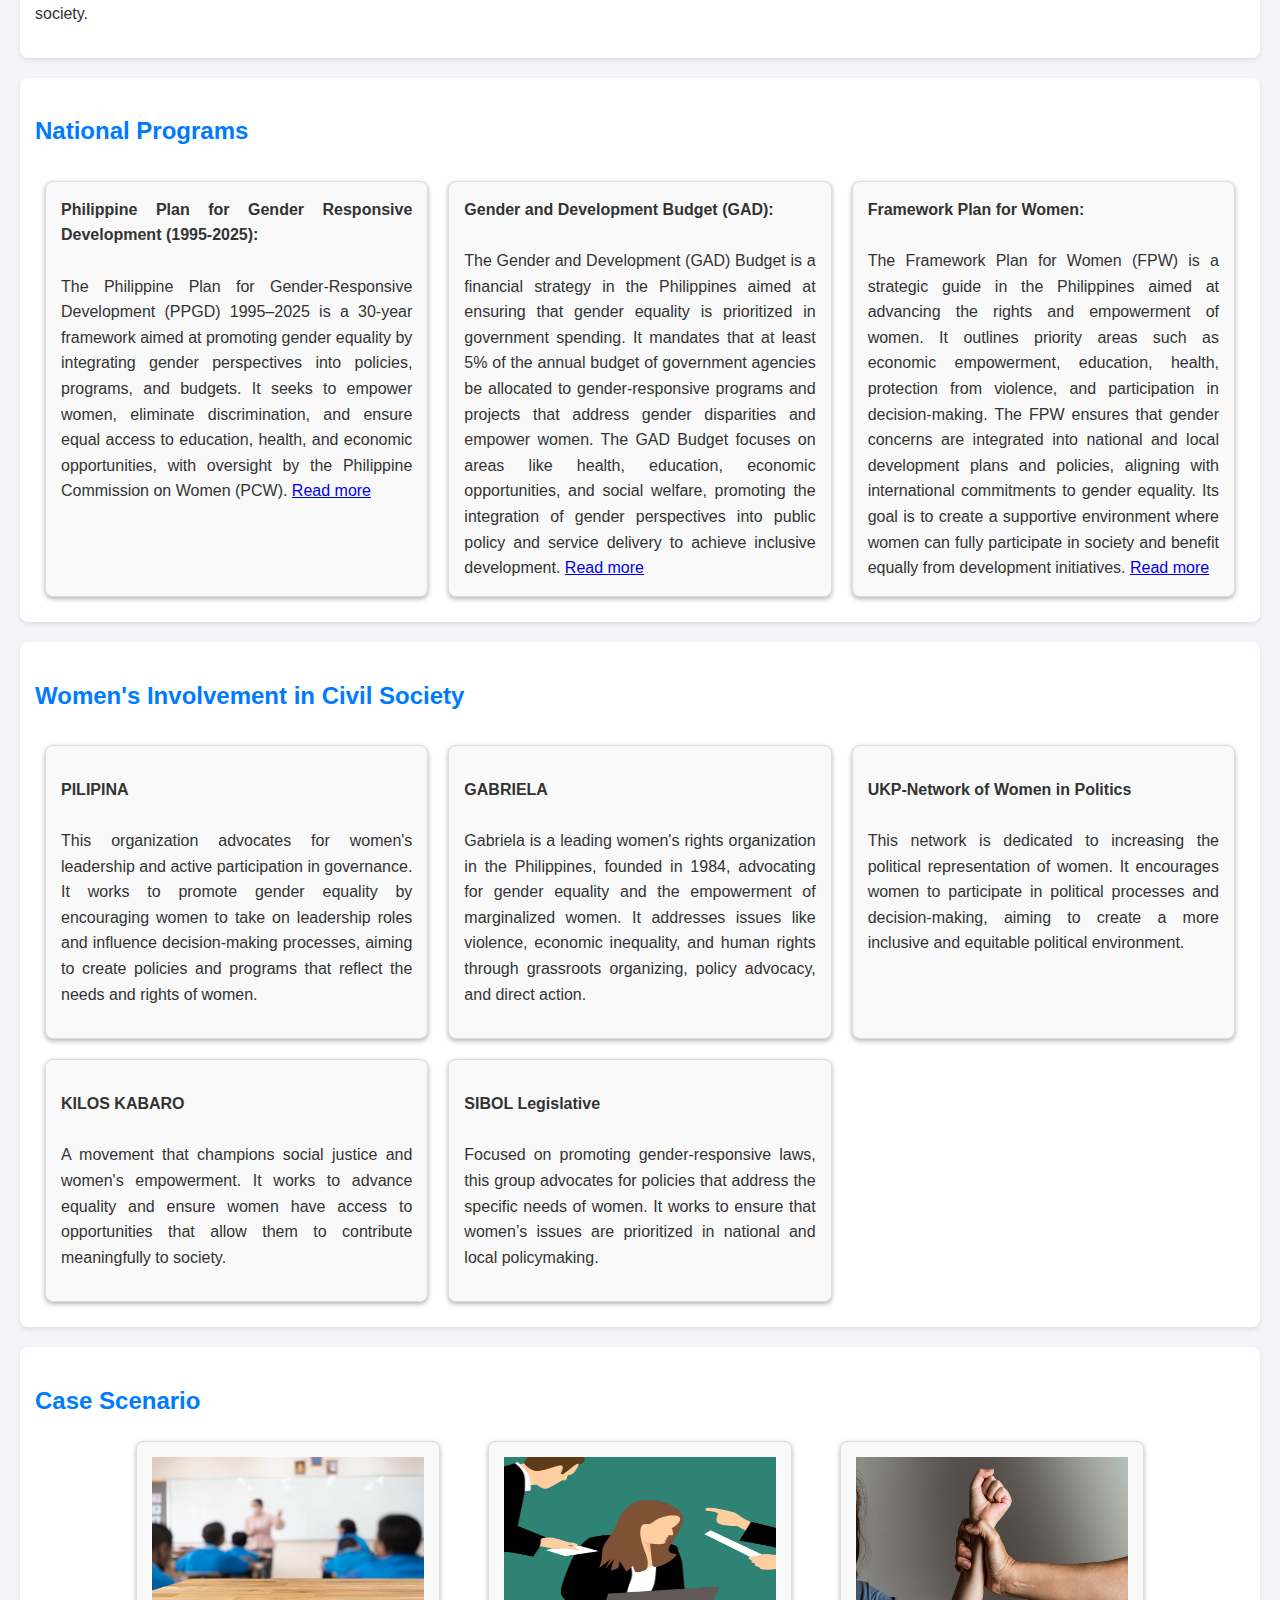
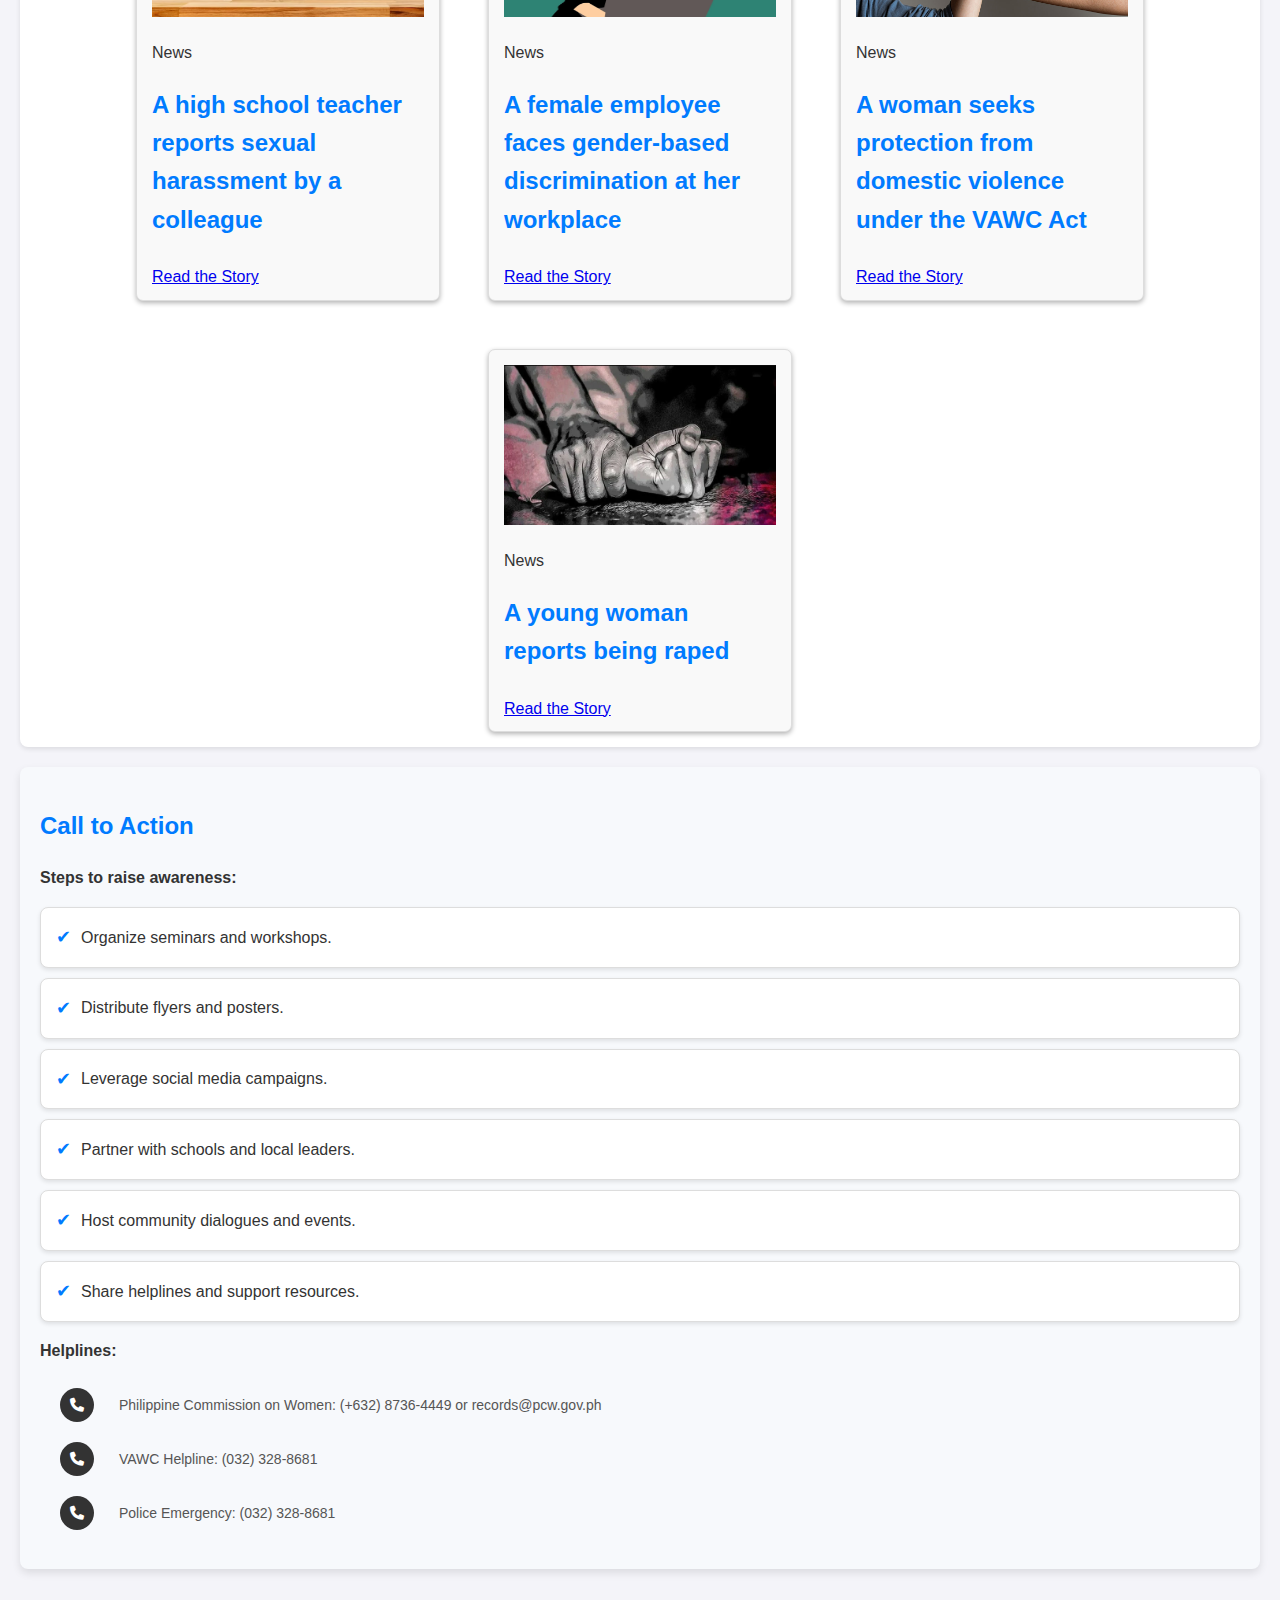
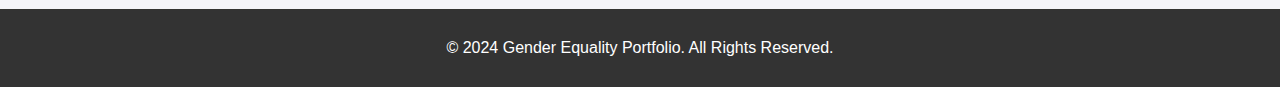
==== commit 0450b428: "Add files via upload" ====
--- a/index.html
+++ b/index.html
@@ -9,12 +9,11 @@
         <link rel="stylesheet" href="assets/css/responsive.css">
     </head>
     <body>
-        <header>
+        <header id="header">
             <img class="headerLogo" src="assets/img/360_F_151051865_KNFqSWnLIKBwwTiEg2nc2DbIskFHGrDR.jpg" alt="">
-            <h1 style="margin-left: 1rem;">Gender Equality, National Programs, & VAWC</h1>
+            <h1>Gender Equality, National Programs, & VAWC</h1>
         </header>
-        <button id="topButton">🡅</button>
-        <nav>
+        <nav id="nav">
             <ul>
                 <li><a href="#laws">Laws</a></li>
                 <li><a href="#programs">Programs</a></li>
@@ -23,6 +22,9 @@
                 <li><a href="#call-to-action">Call to Action</a></li>
             </ul>
         </nav>
+        
+        
+        <button id="topButton">🡅</button>
         <div class="container123">
             <img class="coverimg" src="assets/img/what-is-gender-equality-690x460.webp" alt="">
             <h1 class="coverh1">GENDER EQUALITY, <br>NATIONAL PROGRAMS, <br>& VAWC</h1>
@@ -259,22 +261,58 @@
 
             <section id="programs">
                 <h2>National Programs</h2>
-                <ul>
-                    <li><strong>Philippine Plan for Gender Responsive Development (1995-2025):</strong> Aims for gender equality in governance and society.</li>
-                    <li><strong>Gender and Development Budget (GAD):</strong> Allocates funding for gender-related projects.</li>
-                    <li><strong>Framework Plan for Women:</strong> Guides initiatives for women’s empowerment.</li>
-                </ul>
+                <div class="afvdsg">
+                    <div class="hgfh">
+                        <strong>Philippine Plan for Gender Responsive Development (1995-2025):</strong> <br><br>The Philippine Plan for Gender-Responsive Development (PPGD) 1995–2025 is a 30-year framework aimed at promoting gender equality by integrating gender perspectives into policies, programs, and budgets. It seeks to empower women, eliminate discrimination, and ensure equal access to education, health, and economic opportunities, with oversight by the Philippine Commission on Women (PCW).
+                        <a href="https://www.fao.org/faolex/results/details/en/c/LEX-FAOC189909/">Read more</a>
+                    </div>
+                    <div class="hgfh">
+                        <strong>Gender and Development Budget (GAD):</strong> <br><br>The Gender and Development (GAD) Budget is a financial strategy in the Philippines aimed at ensuring that gender equality is prioritized in government spending. It mandates that at least 5% of the annual budget of government agencies be allocated to gender-responsive programs and projects that address gender disparities and empower women. The GAD Budget focuses on areas like health, education, economic opportunities, and social welfare, promoting the integration of gender perspectives into public policy and service delivery to achieve inclusive development.
+                        <a href="https://pcw.gov.ph/gad-budget-report/#:~:text=A%20GAD%20Plan%20and%20Budget,controlled%20corporations%2C%20local%20government%20units">Read more</a>
+                    </div>
+                    <div class="hgfh">
+                        <strong>Framework Plan for Women:</strong> <br><br>The Framework Plan for Women (FPW) is a strategic guide in the Philippines aimed at advancing the rights and empowerment of women. It outlines priority areas such as economic empowerment, education, health, protection from violence, and participation in decision-making. The FPW ensures that gender concerns are integrated into national and local development plans and policies, aligning with international commitments to gender equality. Its goal is to create a supportive environment where women can fully participate in society and benefit equally from development initiatives.
+                        <a href="https://lawphil.net/executive/execord/eo2002/pdf/eo_77_2002.pdf">Read more</a>
+                    </div>
+                </div>
             </section>
 
             <section id="civil-societies">
                 <h2>Women's Involvement in Civil Society</h2>
-                <ul>
+                <div class="gfdjkgn">
+                    <div class="fmvkm">
+                        <p><strong>PILIPINA</strong><br><br>
+                            This organization advocates for women's leadership and active participation in governance. It works to promote gender equality by encouraging women to take on leadership roles and influence decision-making processes, aiming to create policies and programs that reflect the needs and rights of women.
+                        </p>
+                    </div>
+                    <div class="fmvkm">
+                        <p><strong>GABRIELA</strong><br><br>
+                            Gabriela is a leading women's rights organization in the Philippines, founded in 1984, advocating for gender equality and the empowerment of marginalized women. It addresses issues like violence, economic inequality, and human rights through grassroots organizing, policy advocacy, and direct action.
+                        </p>
+                    </div>
+                    <div class="fmvkm">
+                        <p><strong>UKP-Network of Women in Politics</strong><br><br>
+                            This network is dedicated to increasing the political representation of women. It encourages women to participate in political processes and decision-making, aiming to create a more inclusive and equitable political environment.
+                        </p>
+                    </div>
+                    <div class="fmvkm">
+                        <p><strong>KILOS KABARO</strong><br><br>
+                            A movement that champions social justice and women's empowerment. It works to advance equality and ensure women have access to opportunities that allow them to contribute meaningfully to society.
+                        </p>
+                    </div>
+                    <div class="fmvkm">
+                        <p><strong>SIBOL Legislative</strong><br><br>
+                            Focused on promoting gender-responsive laws, this group advocates for policies that address the specific needs of women. It works to ensure that women’s issues are prioritized in national and local policymaking.
+                        </p>
+                    </div>
+                </div>
+                <!-- <ul>
                     <li><strong>PILIPINA:</strong> Advocates for women's rights.</li>
                     <li><strong>GABRIELA:</strong> Focuses on social and gender justice.</li>
                     <li><strong>UKP-Network of Women in Politics:</strong> Promotes women leaders.</li>
                     <li><strong>KILOS KABARO:</strong> Addresses gender-based violence.</li>
                     <li><strong>SIBOL Legislative:</strong> Supports women's participation in policy-making.</li>
-                </ul>
+                </ul> -->
             </section>
 
             <section id="case-scenario">
@@ -314,7 +352,7 @@
             <section id="call-to-action">
                 <h2>Call to Action</h2>
                 <p><strong>Steps to raise awareness:</strong></p>
-                <ul>
+                <ul class="steps">
                     <li>Organize seminars and workshops.</li>
                     <li>Distribute flyers and posters.</li>
                     <li>Leverage social media campaigns.</li>
@@ -324,11 +362,12 @@
                 </ul>
                 <p><strong>Helplines:</strong></p>
                 <ul class="ulcall">
-                    <li><i class="fas fa-phone"></i> Philippine Commission on Women: 123-4567</li>
-                    <li><i class="fas fa-phone"></i> VAWC Helpline: 987-6543</li>
-                    <li><i class="fas fa-phone"></i> Police Emergency: 911</li>
+                    <li><i class="fas fa-phone"></i> Philippine Commission on Women: (+632) 8736-4449 or records@pcw.gov.ph</li>
+                    <li><i class="fas fa-phone"></i> VAWC Helpline: (032) 328-8681</li>
+                    <li><i class="fas fa-phone"></i> Police Emergency: (032) 328-8681</li>
                 </ul>
             </section>
+            
         </main>
         <footer>
             <p>&copy; 2024 Gender Equality Portfolio. All Rights Reserved.</p>
--- a/assets/css/styles.css
+++ b/assets/css/styles.css
@@ -5,25 +5,13 @@
     background-color: #f4f4f9;
     color: #333;
     line-height: 1.6;
+    overflow-x: hidden;
 }
 
 html {
     scroll-behavior: smooth;
 }
 
-header {
-    background: #007BFF;
-    color: white;
-    padding: 1em 0;
-    display: flex;
-    align-items: center;
-}
-
-.headerLogo {
-    border-radius: 50%;
-    height: 4rem;
-    margin-left: 2rem;
-}
 
 nav ul {
     list-style: none;
@@ -67,12 +55,6 @@
     color: #007BFF;
 }
 
-.newsContainer {
-    width: 17rem;
-    padding: 15px;
-    box-shadow: 0 2px 5px rgba(0, 0, 0, 0.3);
-    position: relative;
-}
 
 .newsContainer img {
     width: 17rem;
@@ -86,7 +68,9 @@
 
 .case-scenarioCon {
     display: flex; 
-    justify-content: space-around;
+    flex-wrap: wrap;
+    gap: 3rem;
+    justify-content: center;
 }
 
 .newsContainer h2:hover {
@@ -177,6 +161,10 @@
     background-color: #0056b3;
 }
 
+.container123 {
+    margin-top: 7rem;
+}
+
 .container123 button {
     margin-left: 2rem;
 }
@@ -225,3 +213,159 @@
     border-radius: 8px;
     background-color:#007BFF;
 }   
+
+
+.hgfh {
+    background-color: #f9f9f9;
+    padding: 15px;
+    border: 1px solid #ddd;
+    border-radius: 8px;
+    box-shadow: 0 2px 5px rgba(0, 0, 0, 0.3);
+    text-align: justify;
+    transition: transform 0.3s ease, box-shadow 0.3s ease;
+}
+
+.afvdsg{
+    display: grid;
+    grid-template-columns: repeat(3, 1fr);
+    gap: 20px;
+    padding: 10px;
+}
+
+.adsfv{
+    width: 100%;
+    height: 8rem;
+}
+
+.fmvkm p {
+    text-align: justify;
+}
+
+.gfdjkgn {
+    display: grid;
+    grid-template-columns: repeat(3, 1fr);
+    gap: 20px;
+    padding: 10px;
+}
+
+.fmvkm {
+    background-color: #f9f9f9;
+    padding: 15px;
+    border: 1px solid #ddd;
+    border-radius: 8px;
+    box-shadow: 0 2px 5px rgba(0, 0, 0, 0.3);
+    transition: transform 0.3s ease, box-shadow 0.3s ease;
+}
+
+.fmvkm:hover,
+.hgfh:hover,
+.newsContainer:hover {
+    transform: scale(1.05);
+    box-shadow: 0 4px 8px rgba(0, 0, 0, 0.2);
+    background-color: #f0f8ff; /* Light blue background on hover */
+    border-color: #007BFF;   /* Green border on hover */
+    cursor: pointer;
+}
+
+
+.newsContainer {
+    width: 17rem;
+    border: 1px solid #ddd;
+    padding: 15px;
+    box-shadow: 0 2px 5px rgba(0, 0, 0, 0.3);
+    position: relative;
+    border-radius: 7px;
+    background-color: #f9f9f9;
+    transition: transform 0.3s ease, box-shadow 0.3s ease;
+}
+
+
+#call-to-action {
+    padding: 20px;
+    background-color: #f7f9fc;
+    border-radius: 8px;
+    box-shadow: 0 4px 8px rgba(0, 0, 0, 0.1);
+    font-family: Arial, sans-serif;
+}
+
+#call-to-action h2 {
+    color: #007BFF;
+    margin-bottom: 20px;
+}
+
+#call-to-action p {
+    font-size: 16px;
+    font-weight: bold;
+    margin-bottom: 10px;
+}
+
+.steps {
+    list-style: none;
+    padding: 0;
+}
+
+.steps li {
+    background-color: #ffffff;
+    margin: 10px 0;
+    padding: 15px;
+    border: 1px solid #ddd;
+    border-radius: 8px;
+    display: flex;
+    align-items: center;
+    gap: 10px;
+    box-shadow: 0 2px 4px rgba(0, 0, 0, 0.1);
+    transition: transform 0.3s ease, box-shadow 0.3s ease;
+}
+
+.steps li:hover {
+    transform: translateY(-5px);
+    box-shadow: 0 4px 8px rgba(0, 0, 0, 0.2);
+}
+
+.steps li::before {
+    content: "✔"; /* Add a checkmark symbol */
+    font-size: 18px;
+    color: #007BFF;
+}
+
+.ulcall {
+    margin-top: 20px;
+    font-size: 14px;
+}
+
+.ulcall li {
+    margin: 5px 0;
+    display: flex;
+    align-items: center;
+    gap: 10px;
+    color: #555;
+}
+
+#header, #nav {
+    position: fixed;
+    width: 100%;
+    background-color: #fff;
+    box-shadow: 0 2px 10px rgba(0, 0, 0, 0.1);
+    transition: top 0.3s;
+    z-index: 1000;
+}
+
+#header {
+    top: 0;
+    display: flex;
+    align-items: center;
+    background-color: #007bff;
+    gap: 10px;
+    color: white;
+}
+
+#nav {
+    transition: top 0.3s;
+    margin-top: 2.5rem;
+}
+
+.headerLogo {
+    height: 50px; /* Adjust as needed */
+    margin-left: 1rem;
+    border-radius: 50%;
+}
--- a/assets/css/responsive.css
+++ b/assets/css/responsive.css
@@ -1,4 +1,4 @@
-@media screen and (max-width:767px) {
+@media screen and (max-width:1000px) {
     .asdv {
         display: flex;
         flex-direction: column;
@@ -7,7 +7,7 @@
         width: 13rem;
     }
     .newsContainer img {
-        width: 13rem;
+        width: 100%;
     }
     .case-scenarioCon {
         display: flex;
